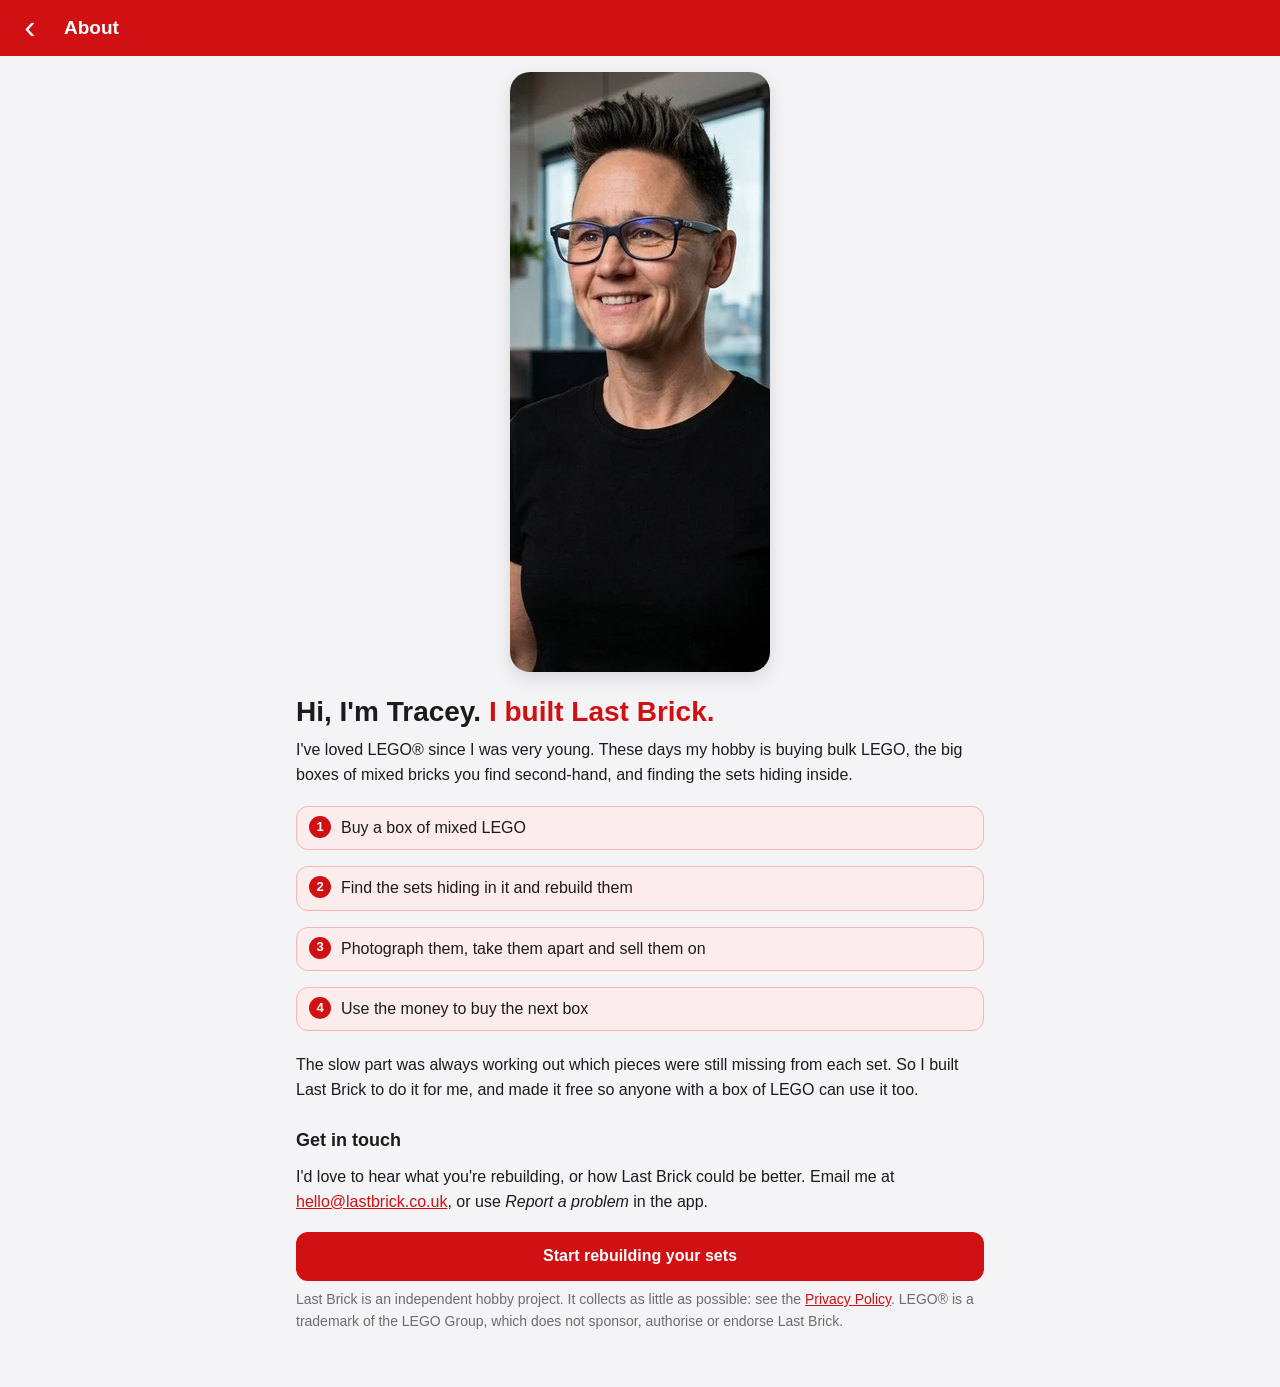
==== about.html @ 8b1d53d6 "1.11.3: About page (Tracey's story), linked from 'Built by Tracey', Settings and the welcome footer " ====
<!doctype html>
<html lang="en">
<head>
  <meta charset="utf-8">
  <meta name="viewport" content="width=device-width, initial-scale=1, viewport-fit=cover">
  <title>About – Last Brick</title>
  <meta name="description" content="Hi, I'm Tracey. I buy bulk LEGO®, find the sets hiding inside, rebuild them and sell them on. I built Last Brick to make that easier, and it's free for everyone.">
  <meta name="theme-color" content="#d01012">
  <link rel="icon" href="icons/icon.svg" type="image/svg+xml">
  <link rel="stylesheet" href="styles.css">
  <style>
    .about-photo { display: block; width: 100%; max-width: 260px; aspect-ratio: 4 / 5; object-fit: cover; border-radius: 20px; margin: 4px auto 18px; box-shadow: 0 6px 18px rgba(0,0,0,.12); }
    .about-hi { font-size: 28px; line-height: 1.15; margin: 0 0 10px; }
    .about-hi .accent { color: var(--brand); }
    .about-loop { list-style: none; padding: 0; margin: 14px 0 18px; display: grid; gap: 8px; }
    .about-loop li { position: relative; background: #fdecec; border: 1.5px solid #f5b5b5; border-radius: 12px; padding: 10px 12px 10px 44px; color: #1b1b1f; line-height: 1.4; }
    .about-loop li span { position: absolute; left: 12px; top: 9px; width: 22px; height: 22px; border-radius: 50%; background: var(--brand); color: #fff; font-weight: 800; font-size: 13px; display: grid; place-items: center; }
    .about-cta { margin: 18px 0 8px; }
  </style>
</head>
<body class="doc">
  <header class="topbar">
    <a class="back" href="./" aria-label="Back to Last Brick">‹</a>
    <h1>About</h1>
  </header>

  <main class="doc-body">
    <img class="about-photo" src="tracey.jpg" alt="Tracey, who built Last Brick" width="480" height="600">

    <h2 class="about-hi">Hi, I'm Tracey. <span class="accent">I built Last Brick.</span></h2>

    <p>I've loved LEGO® since I was very young. These days my hobby is buying bulk LEGO, the big boxes of mixed bricks you find second-hand, and finding the sets hiding inside.</p>

    <ol class="about-loop">
      <li><span>1</span>Buy a box of mixed LEGO</li>
      <li><span>2</span>Find the sets hiding in it and rebuild them</li>
      <li><span>3</span>Photograph them, take them apart and sell them on</li>
      <li><span>4</span>Use the money to buy the next box</li>
    </ol>

    <p>The slow part was always working out which pieces were still missing from each set. So I built Last Brick to do it for me, and made it free so anyone with a box of LEGO can use it too.</p>

    <h2>Get in touch</h2>
    <p>I'd love to hear what you're rebuilding, or how Last Brick could be better. Email me at <a href="mailto:hello@lastbrick.co.uk">hello@lastbrick.co.uk</a>, or use <i>Report a problem</i> in the app.</p>

    <p class="about-cta"><a class="btn primary block" href="./">Start rebuilding your sets</a></p>

    <p class="muted small">Last Brick is an independent hobby project. It collects as little as possible: see the <a href="privacy.html">Privacy Policy</a>. LEGO® is a trademark of the LEGO Group, which does not sponsor, authorise or endorse Last Brick.</p>
  </main>
</body>
</html>
---- styles.css ----
:root {
  --bg: #f4f4f6;
  --card: #ffffff;
  --text: #1b1b1f;
  --muted: #6b6b76;
  --line: #e2e2e8;
  --brand: #d01012;
  --brand-ink: #ffffff;
  --ok: #1f8a3a;
  --ok-bg: #e5f5e9;
  --miss: #c2410c;
  --miss-bg: #fff1e6;
  --chip: #ececf1;
  --shadow: 0 1px 3px rgba(0, 0, 0, .08), 0 1px 2px rgba(0, 0, 0, .04);
}
@media (prefers-color-scheme: dark) {
  :root {
    --bg: #121215;
    --card: #1d1d22;
    --text: #f1f1f4;
    --muted: #a0a0ab;
    --line: #2e2e36;
    --ok: #4ade80;
    --ok-bg: #11301b;
    --miss: #fb923c;
    --miss-bg: #3a2010;
    --chip: #2a2a31;
    --shadow: none;
  }
}

* { box-sizing: border-box; }
html, body { margin: 0; padding: 0; }
body {
  background: var(--bg);
  color: var(--text);
  font: 16px/1.4 -apple-system, BlinkMacSystemFont, "Segoe UI", Roboto, sans-serif;
  padding-top: calc(56px + env(safe-area-inset-top));
  padding-bottom: calc(68px + env(safe-area-inset-bottom));
  -webkit-tap-highlight-color: transparent;
}
img { display: block; }
button { font: inherit; color: inherit; cursor: pointer; }
input, select { font: inherit; }
.hidden { display: none !important; }

/* Top bar */
.topbar {
  position: fixed; top: 0; left: 0; right: 0; z-index: 10;
  display: flex; align-items: center; gap: 8px;
  height: calc(56px + env(safe-area-inset-top));
  padding: env(safe-area-inset-top) 12px 0;
  background: var(--brand); color: var(--brand-ink);
}
.topbar h1 { font-size: 19px; margin: 0; white-space: nowrap; overflow: hidden; text-overflow: ellipsis; }
.topbar .spacer { flex: 1; }
.topbar .topbtn {
  background: rgba(255,255,255,.18); border: 0; color: inherit; font-size: 20px;
  width: 42px; height: 42px; border-radius: 10px; flex: none;
}
.icon-btn {
  background: var(--chip); border: 0; border-radius: 10px; width: 42px; height: 42px; flex: none;
  font-size: 18px; align-self: flex-start;
}
.topbar .back {
  background: none; border: 0; color: inherit; font-size: 34px; line-height: 1;
  padding: 0 8px 4px 0;
}

/* Bottom tabs */
.tabs {
  position: fixed; bottom: 0; left: 0; right: 0; z-index: 10;
  display: grid; grid-template-columns: repeat(4, 1fr);
  background: var(--card); border-top: 1px solid var(--line);
  padding-bottom: env(safe-area-inset-bottom);
}
.tabs button {
  background: none; border: 0; padding: 8px 0 10px; font-size: 12px; color: var(--muted);
  display: flex; flex-direction: column; align-items: center; gap: 2px;
}
.tabs button .ico { font-size: 22px; filter: grayscale(1); opacity: .7; }
.tabs button.active { color: var(--brand); font-weight: 600; }
.tabs button.active .ico { filter: none; opacity: 1; }

main { padding: 12px 16px 24px; max-width: 900px; margin: 0 auto; }

/* Generic bits */
.card {
  background: var(--card); border-radius: 14px; box-shadow: var(--shadow);
  padding: 14px; margin-bottom: 12px;
}
.btn {
  display: inline-flex; align-items: center; justify-content: center; gap: 6px;
  border: 0; border-radius: 12px; padding: 12px 16px; font-weight: 600;
  background: var(--chip); color: var(--text); min-height: 46px;
}
.btn.primary { background: var(--brand); color: var(--brand-ink); }
.btn.danger { background: #b91c1c; color: #fff; }
.btn.ok { background: var(--ok); color: #fff; }
.btn.block { width: 100%; }
.btn.small { min-height: 36px; padding: 6px 12px; font-size: 14px; border-radius: 10px; }
.btn:disabled { opacity: .5; }
.row { display: flex; gap: 8px; align-items: center; }
.row > .grow { flex: 1; min-width: 0; }
.muted { color: var(--muted); }
.small { font-size: 14px; }
.center { text-align: center; }
h2 { font-size: 18px; margin: 4px 0 10px; }
p { margin: 6px 0; }
a { color: var(--brand); }

.field {
  width: 100%; padding: 12px; border-radius: 12px; border: 1px solid var(--line);
  background: var(--card); color: var(--text); font-size: 17px;
}
label.lbl { display: block; font-weight: 600; margin: 10px 0 6px; }

.empty { text-align: center; padding: 40px 16px; color: var(--muted); }
.empty .big { font-size: 48px; margin-bottom: 8px; }

/* Set list */
.set-card { display: flex; gap: 12px; align-items: center; cursor: pointer; }
.set-card img {
  width: 84px; height: 64px; object-fit: contain; background: #fff; border-radius: 8px; flex: none;
}
.set-card > .grow { flex: 1; min-width: 0; }
.set-card .name { font-weight: 600; line-height: 1.25; }
.progress { height: 8px; border-radius: 4px; background: var(--chip); overflow: hidden; margin-top: 6px; }
.progress > div { height: 100%; background: var(--ok); }
.badge {
  display: inline-block; padding: 2px 8px; border-radius: 999px; font-size: 13px; font-weight: 600;
}
.badge.miss { background: var(--miss-bg); color: var(--miss); }
.badge.swap { background: #e0ecff; color: #1d4ed8; }
@media (prefers-color-scheme: dark) { .badge.swap { background: #172554; color: #93c5fd; } }
.badge.ok { background: var(--ok-bg); color: var(--ok); }

/* Filters */
.seg {
  display: flex; background: var(--chip); border-radius: 12px; padding: 3px; margin-bottom: 10px;
}
.seg button {
  flex: 1; border: 0; background: none; padding: 8px 4px; border-radius: 9px; font-size: 14px; font-weight: 600;
  color: var(--muted);
}
.seg button.active { background: var(--card); color: var(--text); box-shadow: var(--shadow); }

.chips { display: flex; gap: 6px; overflow-x: auto; padding-bottom: 6px; margin-bottom: 6px; scrollbar-width: none; }
.chips::-webkit-scrollbar { display: none; }
.chip {
  flex: none; display: inline-flex; align-items: center; gap: 6px;
  border: 1px solid var(--line); background: var(--card); border-radius: 999px; padding: 6px 10px; font-size: 13px;
}
.chip.active { border-color: var(--brand); box-shadow: inset 0 0 0 1px var(--brand); }
.swatch {
  display: inline-block; width: 14px; height: 14px; border-radius: 4px; border: 1px solid rgba(0,0,0,.25); flex: none;
}

/* Part grid */
.grid { display: grid; grid-template-columns: repeat(auto-fill, minmax(150px, 1fr)); gap: 10px; }
.part {
  background: var(--card); border-radius: 14px; box-shadow: var(--shadow); overflow: hidden;
  display: flex; flex-direction: column; border: 2px solid transparent;
}
.part.missing { border-color: var(--miss); }
.part.done { opacity: .7; }
.part .pic {
  position: relative; background: #fff; aspect-ratio: 1 / 1; display: flex; align-items: center; justify-content: center;
}
.part .pic img { width: 88%; height: 88%; object-fit: contain; }
.part .pic .noimg { color: #999; font-size: 13px; }
.part .tick {
  position: absolute; top: 6px; right: 6px; width: 30px; height: 30px; border-radius: 50%;
  background: var(--ok); color: #fff; display: flex; align-items: center; justify-content: center; font-weight: 700;
}
.part .need-tag {
  position: absolute; top: 6px; left: 6px; background: var(--miss); color: #fff; font-weight: 700;
  border-radius: 999px; padding: 2px 9px; font-size: 14px;
}
.part .info { padding: 8px 10px 4px; font-size: 13px; flex: 1; }
.part .info .pname { font-weight: 600; line-height: 1.2; display: -webkit-box; -webkit-line-clamp: 2; -webkit-box-orient: vertical; overflow: hidden; }
.part .info .meta { color: var(--muted); margin-top: 3px; display: flex; align-items: center; gap: 5px; flex-wrap: wrap; }
.counter { display: flex; align-items: center; justify-content: space-between; padding: 6px 8px 8px; gap: 4px; }
.counter button {
  width: 42px; height: 40px; border-radius: 10px; border: 0; background: var(--chip); font-size: 22px; font-weight: 700;
}
.counter .count { font-weight: 700; font-size: 16px; text-align: center; flex: 1; }
.counter .count .of { color: var(--muted); font-weight: 500; }

.grid.compact { grid-template-columns: repeat(auto-fill, minmax(96px, 1fr)); gap: 8px; }
.grid.compact .part { cursor: pointer; }
.grid.compact .info { padding: 4px 6px 6px; font-size: 11px; }
.grid.compact .need-tag { font-size: 12px; padding: 1px 7px; top: 4px; left: 4px; }

/* Looking-for list */
.need-item { display: flex; gap: 12px; padding: 12px; }
.need-item .pic {
  width: 104px; height: 104px; flex: none; background: #fff; border-radius: 10px;
  display: flex; align-items: center; justify-content: center;
}
.need-item .pic img { width: 92%; height: 92%; object-fit: contain; }
.need-item .body { flex: 1; min-width: 0; }
.need-item .pname { font-weight: 600; line-height: 1.25; }
.need-item .meta { color: var(--muted); font-size: 14px; display: flex; align-items: center; gap: 6px; flex-wrap: wrap; margin: 3px 0 6px; }
.for-set {
  display: flex; align-items: center; justify-content: space-between; gap: 8px;
  border-top: 1px solid var(--line); padding-top: 6px; margin-top: 6px; font-size: 14px;
}
.for-set .sname { min-width: 0; overflow: hidden; text-overflow: ellipsis; white-space: nowrap; }

/* Scan */
.spinner {
  width: 40px; height: 40px; border-radius: 50%; border: 4px solid var(--chip); border-top-color: var(--brand);
  animation: spin 0.9s linear infinite; margin: 20px auto;
}
@keyframes spin { to { transform: rotate(360deg); } }

.thumb {
  width: 56px; height: 56px; background: #fff; border-radius: 8px; flex: none;
  display: flex; align-items: center; justify-content: center; overflow: hidden;
}
.thumb img { width: 90%; height: 90%; object-fit: contain; }
.thumb .noimg { font-size: 10px; }

/* Toast */
.toast {
  position: fixed; left: 16px; right: 16px; bottom: calc(80px + env(safe-area-inset-bottom)); z-index: 30;
  background: #222; color: #fff; padding: 12px 14px; border-radius: 12px; display: flex; align-items: center; gap: 12px;
  max-width: 560px; margin: 0 auto; box-shadow: 0 6px 20px rgba(0,0,0,.25);
}
.toast .grow { flex: 1; }
.toast button { background: none; border: 0; color: #ffb4b4; font-weight: 700; padding: 4px 6px; }

/* Bottom sheet */
.sheet {
  position: fixed; inset: 0; z-index: 40; background: rgba(0,0,0,.45);
  display: flex; align-items: flex-end; justify-content: center;
}
.sheet .panel {
  background: var(--bg); width: 100%; max-width: 640px; max-height: 88vh; overflow: auto;
  border-radius: 18px 18px 0 0; padding: 16px 16px calc(16px + env(safe-area-inset-bottom));
}
.sheet .big-pic { background: #fff; border-radius: 12px; display: flex; justify-content: center; padding: 10px; }
.sheet .big-pic img { width: 70%; max-width: 280px; aspect-ratio: 1/1; object-fit: contain; }

/* Values & swaps */
.value { color: var(--text); }
.value-btn { margin-top: 8px; }
.swap-box { border: 2px solid #1d4ed8; }
.swap-box h2 { font-size: 16px; }
a.btn { text-decoration: none; }

/* Sign-up agreement */
.agree { display: flex; gap: 10px; align-items: flex-start; margin-top: 12px; padding: 8px; border-radius: 10px; }
.agree input { width: 22px; height: 22px; flex: none; margin: 1px 0 0; accent-color: var(--brand); }
.agree.need { background: var(--miss-bg); }

/* Privacy policy & terms pages */
body.doc { padding-bottom: calc(24px + env(safe-area-inset-bottom)); }
.topbar a.back { color: inherit; text-decoration: none; }
.doc-body { max-width: 720px; line-height: 1.55; }
.doc-body h2 { margin-top: 24px; }
.doc-body ul { padding-left: 22px; }
.doc-body li { margin: 4px 0; }

/* Collapsible settings section */
details.advanced summary { cursor: pointer; font-weight: 600; padding: 4px 0; }
details.advanced[open] summary { margin-bottom: 8px; }

/* Welcome page */
.hero { text-align: center; padding: 34px 4px 4px; }
.hero-art { width: min(280px, 76%); height: auto; display: block; margin: 4px auto 6px; color: var(--muted); overflow: visible; }
.hero-title { font-size: 26px; line-height: 1.2; margin: 6px 0 8px; letter-spacing: -0.01em; }
.hero-sub { color: var(--muted); max-width: 30em; margin: 0 auto 18px; }
.hero-cta { font-size: 18px; min-height: 54px; box-shadow: 0 4px 14px rgba(208, 16, 18, .25); }
.hero-login { margin: 14px 0 6px; }
.hero-login a { font-weight: 600; }
.steps-title { font-size: 13px; text-transform: uppercase; letter-spacing: .08em; color: var(--muted); margin: 26px 2px 10px; }

/* How it works: swipeable cards on phones, side by side on wider screens */
.steps {
  list-style: none; margin: 0 -16px; padding: 4px 16px 10px; display: flex; gap: 12px;
  overflow-x: auto; scroll-snap-type: x mandatory; scroll-padding: 0 16px; scrollbar-width: none;
}
.steps::-webkit-scrollbar { display: none; }
.steps li {
  flex: 0 0 82%; scroll-snap-align: start; position: relative;
  background: var(--card); border-radius: 18px; box-shadow: var(--shadow); padding: 18px 18px 20px;
}
.step-n { display: block; font-size: 30px; font-weight: 800; color: var(--brand); opacity: .4; letter-spacing: -0.02em; margin-bottom: 4px; }
.steps b { display: block; font-size: 20px; margin-bottom: 6px; }
.step-text { color: var(--muted); font-size: 15px; display: block; padding-right: 8px; }
.step-ico { position: absolute; top: 14px; right: 16px; font-size: 38px; }
.step-dots { display: flex; justify-content: center; gap: 6px; margin-top: 4px; }
.step-dots span { width: 7px; height: 7px; border-radius: 50%; background: var(--line); transition: width .2s, background .2s; }
.step-dots span.on { width: 20px; border-radius: 4px; background: var(--brand); }
@media (min-width: 700px) {
  .steps { overflow: visible; margin: 0; padding: 4px 0 10px; }
  .steps li { flex: 1 1 0; }
  .step-dots { display: none; }
}

.hero-title .accent { color: var(--brand); }

/* Welcome page header: white, with logo and two-colour name */
/* The red strip stays behind the iPhone status bar (its text is white when installed). */
body.welcome .topbar {
  background: linear-gradient(to bottom, var(--brand) env(safe-area-inset-top), var(--card) env(safe-area-inset-top));
  color: var(--text); border-bottom: 1px solid var(--line);
}
.topbar h1 { display: flex; align-items: center; gap: 8px; }
.logo-mark { width: 40px; height: 22px; flex: none; }
.wordmark { font-weight: 800; letter-spacing: -0.01em; }
.wordmark .brick { color: var(--brand); }

.welcome-foot { text-align: center; margin-top: 22px; }
.welcome-foot p { font-size: 12px; margin-top: 6px; }

/* Hero animation: the red brick drops onto the stack, then impact marks flick out */
.lb-drop { animation: lb-drop .85s cubic-bezier(.45, 0, .7, 1) .4s both; }
.lb-speed { animation: lb-fade .25s linear 1.15s both; }
.lb-impact { opacity: 0; animation: lb-impact .6s ease-out 1.2s both; }
@keyframes lb-drop {
  0% { transform: translateY(-190px); opacity: 0; }
  20% { opacity: 1; }
  82% { transform: translateY(0); }
  90% { transform: translateY(-6px); }
  100% { transform: translateY(0); opacity: 1; }
}
@keyframes lb-fade { to { opacity: 0; } }
@keyframes lb-impact { 0% { opacity: 0; } 30% { opacity: 1; } 100% { opacity: 0; } }
@media (prefers-reduced-motion: reduce) {
  .lb-drop, .lb-speed, .lb-impact { animation: none; }
  .lb-speed, .lb-impact { opacity: 0; }
}

/* Search box: ✕ to clear, Cancel while typing */
.search { display: flex; align-items: center; gap: 8px; margin-bottom: 12px; }
.search-field { position: relative; flex: 1; min-width: 0; }
.search-field .field { padding-right: 44px; -webkit-appearance: none; appearance: none; }
.search-field input::-webkit-search-cancel-button { -webkit-appearance: none; display: none; }
.search-clear {
  position: absolute; right: 6px; top: 50%; transform: translateY(-50%);
  width: 32px; height: 32px; border-radius: 50%; border: 0;
  background: var(--chip); color: var(--muted); font-size: 14px; font-weight: 700;
  display: none; align-items: center; justify-content: center;
}
.search.has-text .search-clear { display: flex; }
.search-cancel { display: none; border: 0; background: none; color: var(--brand); font-weight: 600; padding: 8px 2px; flex: none; }
.search:focus-within .search-cancel { display: block; }

/* My sets: toolbar, grid and compact views */
.sets-toolbar { display: flex; align-items: center; gap: 10px; margin-bottom: 10px; }
.sort-select { flex: 1; min-width: 0; display: flex; align-items: center; gap: 8px; background: var(--card); border: 1px solid var(--line); border-radius: 12px; padding: 0 10px; }
.sort-select select { flex: 1; min-width: 0; border: 0; background: transparent; color: var(--text); font-weight: 600; font-size: 15px; padding: 11px 0; }
.view-toggle { display: flex; background: var(--chip); border-radius: 12px; padding: 3px; flex: none; }
.view-toggle button { border: 0; background: none; width: 40px; height: 38px; border-radius: 9px; font-size: 18px; color: var(--muted); }
.view-toggle button.active { background: var(--card); color: var(--text); box-shadow: var(--shadow); }

.set-grid { display: grid; grid-template-columns: repeat(auto-fill, minmax(150px, 1fr)); gap: 12px; }
.set-tile { background: var(--card); border-radius: 14px; box-shadow: var(--shadow); overflow: hidden; cursor: pointer; display: flex; flex-direction: column; }
.tile-pic { position: relative; background: #fff; aspect-ratio: 4 / 3; display: flex; align-items: center; justify-content: center; }
.tile-pic img { width: 90%; height: 90%; object-fit: contain; }
.no-pic { font-size: 36px; opacity: .5; }
.tile-tag { position: absolute; left: 6px; bottom: 6px; border-radius: 999px; padding: 2px 9px; font-size: 12px; font-weight: 700; color: #fff; }
.tile-tag.miss { background: var(--miss); }
.tile-tag.ok { background: var(--ok); }
.tile-body { padding: 8px 10px 10px; }
.tile-name { font-weight: 600; line-height: 1.25; display: -webkit-box; -webkit-line-clamp: 2; -webkit-box-orient: vertical; overflow: hidden; }
.tile-body .progress { margin-top: 6px; height: 6px; }
.tile-meta { display: flex; align-items: center; justify-content: space-between; gap: 6px; margin-top: 6px; font-size: 13px; }

.compact-list { padding: 4px 12px; }
.compact-row { display: flex; align-items: center; gap: 10px; padding: 8px 0; border-bottom: 1px solid var(--line); cursor: pointer; }
.compact-row:last-child { border-bottom: 0; }
.compact-pic { width: 44px; height: 34px; object-fit: contain; background: #fff; border-radius: 6px; flex: none; display: flex; align-items: center; justify-content: center; font-size: 18px; }
.compact-name { font-weight: 600; white-space: nowrap; overflow: hidden; text-overflow: ellipsis; }
.compact-row .badge { white-space: nowrap; flex: none; }
.compact-row > .grow { flex: 1; min-width: 0; }

/* Sets tab: small colourful brick stack (greyed out like the other icons when not selected) */
.tab-bricks { width: 28px; height: 24px; display: block; }
.tabs button .ico { height: 28px; display: flex; align-items: center; justify-content: center; }

/* Set page: list and checklist views, group headings */
.part-group { display: flex; align-items: center; gap: 8px; font-size: 15px; margin: 16px 2px 8px; }
.part-list { padding: 2px 12px; }
.prow, .crow { display: flex; align-items: center; gap: 12px; padding: 10px 0; border-bottom: 1px solid var(--line); }
.prow:last-child, .crow:last-child { border-bottom: 0; }
.prow .pname { font-weight: 600; line-height: 1.25; font-size: 15px; }
.prow .meta, .crow .meta { color: var(--muted); font-size: 13px; display: flex; align-items: center; gap: 5px; flex-wrap: wrap; margin: 2px 0 4px; }
.prow-pic { position: relative; width: 72px; height: 72px; flex: none; background: #fff; border-radius: 10px; display: flex; align-items: center; justify-content: center; cursor: pointer; border: 2px solid transparent; }
.prow.missing .prow-pic { border-color: var(--miss); }
.prow-pic img { width: 88%; height: 88%; object-fit: contain; }
.counter.vertical { flex-direction: column; padding: 0; gap: 2px; flex: none; }
.counter.vertical button { width: 40px; height: 34px; font-size: 20px; }
.counter.vertical .count { font-size: 14px; }
.crow { gap: 10px; padding: 8px 0; }
.crow-pic { width: 44px; height: 44px; flex: none; background: #fff; border-radius: 8px; display: flex; align-items: center; justify-content: center; }
.crow-pic img { width: 88%; height: 88%; object-fit: contain; }
.crow-name { font-weight: 600; font-size: 14px; white-space: nowrap; overflow: hidden; text-overflow: ellipsis; }
.check-btn {
  flex: none; min-width: 44px; height: 44px; padding: 0 8px; border-radius: 12px;
  border: 2px solid var(--line); background: var(--card); font-weight: 700; font-size: 15px; color: var(--text);
}
.check-btn.on { background: var(--ok); border-color: var(--ok); color: #fff; }
.check-btn.single { width: 44px; font-size: 20px; }
.prow > .grow, .crow > .grow { flex: 1; min-width: 0; }

/* List & checklist: each row is a card like the grid tiles — red outline while
   still needed, gently faded once found. */
.part-list { padding: 0; display: grid; gap: 8px; }
.prow, .crow {
  background: var(--card); border-radius: 14px; box-shadow: var(--shadow);
  border: 2px solid transparent; padding: 10px 12px;
}
.prow:last-child, .crow:last-child { border-bottom: 2px solid transparent; }
.prow.missing, .crow.missing { border-color: var(--miss); }
.prow.done, .crow.done { opacity: .7; }
.prow.missing .prow-pic { border-color: transparent; }

/* Scan page (styled like the welcome page) */
.scan-art { width: min(240px, 66%); height: auto; display: block; margin: 0 auto 4px; overflow: hidden; }
.scan-line { animation: scan-sweep 2.4s ease-in-out .3s infinite alternate; }
@keyframes scan-sweep { from { transform: translateY(24px); } to { transform: translateY(108px); } }
.scan-start { padding-top: 14px; }
.tips { display: grid; grid-template-columns: 1fr 1fr; gap: 10px; }
.tip { background: var(--card); border-radius: 16px; box-shadow: var(--shadow); padding: 14px; display: flex; flex-direction: column; gap: 2px; }
.tip-ico { font-size: 26px; margin-bottom: 4px; }
.tip b { font-size: 15px; }
.tip span:last-child { color: var(--muted); font-size: 13px; line-height: 1.35; }

.scan-shot { position: relative; border-radius: 18px; overflow: hidden; background: #000; margin-bottom: 14px; box-shadow: var(--shadow); }
.scan-shot img { display: block; width: 100%; max-height: 300px; object-fit: contain; }
.vf { position: absolute; width: 28px; height: 28px; border: 4px solid #fff; opacity: .9; }
.vf.tl { top: 12px; left: 12px; border-right: 0; border-bottom: 0; border-radius: 8px 0 0 0; }
.vf.tr { top: 12px; right: 12px; border-left: 0; border-bottom: 0; border-radius: 0 8px 0 0; }
.vf.br { bottom: 12px; right: 12px; border-left: 0; border-top: 0; border-radius: 0 0 8px 0; }
.vf.bl { bottom: 12px; left: 12px; border-right: 0; border-top: 0; border-radius: 0 0 0 8px; }
.shot-line { position: absolute; left: 8%; right: 8%; height: 3px; border-radius: 2px; background: var(--brand); box-shadow: 0 0 18px 6px rgba(208, 16, 18, .45); animation: shot-sweep 1.6s ease-in-out infinite alternate; }
@keyframes shot-sweep { from { top: 10%; } to { top: 88%; } }
.scan-status { color: var(--muted); font-weight: 600; }

.verdict-card { display: flex; gap: 12px; align-items: flex-start; border-radius: 16px; padding: 14px 16px; margin-bottom: 12px; background: var(--card); box-shadow: var(--shadow); border: 2px solid var(--line); }
.verdict-card.yes { border-color: var(--ok); background: var(--ok-bg); }
.verdict-ico { font-size: 26px; line-height: 1; }
.verdict-card b { display: block; font-size: 17px; margin-bottom: 2px; }
.verdict-card.yes b { color: var(--ok); }
.verdict-card span:not(.verdict-ico) { color: var(--muted); font-size: 14px; }

.match-card { background: var(--card); border-radius: 18px; box-shadow: var(--shadow); padding: 14px; margin-bottom: 12px; border: 2px solid transparent; }
.match-card.hit { border-color: var(--ok); }
.match-head { display: flex; gap: 12px; align-items: center; }
.match-pic { width: 76px; height: 76px; flex: none; background: #fff; border-radius: 12px; display: flex; align-items: center; justify-content: center; }
.match-pic img { width: 90%; height: 90%; object-fit: contain; }
.match-chip { display: inline-block; font-size: 12px; font-weight: 700; color: var(--brand); background: var(--miss-bg); border-radius: 999px; padding: 2px 9px; margin-bottom: 4px; }
.match-name { font-weight: 700; line-height: 1.25; }
.match-sets-title { font-size: 12px; text-transform: uppercase; letter-spacing: .08em; color: var(--muted); margin: 14px 0 4px; }
.match-set { display: flex; align-items: center; gap: 10px; border-top: 1px solid var(--line); padding-top: 10px; margin-top: 10px; }
.scan-again { margin-top: 6px; }
@media (prefers-reduced-motion: reduce) { .scan-line, .shot-line { animation: none; } }

/* Looking for */
.lf-head { text-align: center; padding: 10px 4px 6px; }
.lf-title { font-size: 26px; line-height: 1.2; margin: 4px 0 14px; letter-spacing: -0.01em; }
.lf-title .accent { color: var(--brand); }
.filter-btn { flex: none; display: inline-flex; align-items: center; gap: 6px; height: 44px; padding: 0 12px; border-radius: 12px; border: 1px solid var(--line); background: var(--card); color: var(--text); font-weight: 600; font-size: 15px; }
.filter-btn svg { width: 18px; height: 18px; }
.filter-btn.on { border-color: var(--brand); color: var(--brand); box-shadow: inset 0 0 0 1px var(--brand); }
.active-filters { display: flex; flex-wrap: wrap; align-items: center; gap: 8px; margin: 2px 0 10px; }
.pill { display: inline-flex; align-items: center; gap: 6px; border: 1px solid var(--brand); color: var(--brand); background: var(--miss-bg); border-radius: 999px; padding: 5px 11px; font-size: 14px; font-weight: 600; }
.lf-row { align-items: flex-start; }
.lf-row .prow-pic { cursor: pointer; }
.lf-set { display: flex; align-items: center; justify-content: space-between; gap: 8px; border-top: 1px solid var(--line); padding-top: 8px; margin-top: 8px; font-size: 14px; }
.lf-set .sname { min-width: 0; overflow: hidden; text-overflow: ellipsis; white-space: nowrap; }
.crow[data-sheet], .part[data-sheet] { cursor: pointer; }

/* Filter panel */
.filter-sheet h2 { margin: 0; }
.link-btn { border: 0; background: none; color: var(--brand); font-weight: 600; padding: 6px 0; }
.filter-grid { display: grid; grid-template-columns: 1fr 1fr; gap: 8px; margin-bottom: 6px; }
.fchip { display: flex; align-items: center; gap: 8px; text-align: left; border: 1px solid var(--line); background: var(--card); color: var(--text); border-radius: 12px; padding: 10px 10px; font-size: 14px; min-height: 44px; }
.fchip span:not(.swatch) { flex: 1; min-width: 0; overflow: hidden; text-overflow: ellipsis; white-space: nowrap; }
.lf-toolbar .sort-select > span { display: none; }
.lf-toolbar .filter-btn { padding: 0 10px; }
.fchip em { font-style: normal; color: var(--muted); font-size: 13px; }
.fchip.on { border-color: var(--brand); box-shadow: inset 0 0 0 1px var(--brand); background: var(--miss-bg); }
.filter-sheet .btn.primary { margin-top: 14px; }

/* Empty screens */
.empty-brick { width: 110px; height: auto; display: block; margin: 0 auto 10px; }
.empty b { color: var(--text); font-size: 17px; }

/* Bottom menu icons drawn in the same style as the Sets brick */
.tab-svg { width: 28px; height: 26px; display: block; }
.fcount { background: var(--brand); color: #fff; border-radius: 999px; min-width: 20px; height: 20px; font-size: 12px; display: inline-flex; align-items: center; justify-content: center; padding: 0 5px; }
.lf-toolbar { gap: 8px; }
.lf-toolbar .view-toggle button { width: 36px; }
.lf-toolbar .sort-select select { font-size: 14px; }
@media (max-width: 400px) {
  .lf-toolbar { flex-wrap: wrap; }
  .lf-toolbar .sort-select { flex: 1 1 100%; }
  .lf-toolbar .sort-select > span { display: inline; }
  .lf-toolbar .filter-btn { flex: 1; justify-content: center; }
}

/* Enlarged piece panel */
.piece-sheet h2 { margin: 14px 0 4px; }
.piece-sheet .meta { display: flex; align-items: center; gap: 6px; }
.piece-sheet .big-pic { border: 3px solid transparent; }
.piece-sheet .big-pic.missing { border-color: var(--miss); }
.piece-sheet .big-pic img { width: 82%; max-width: 340px; }
.counter.big { justify-content: center; gap: 18px; padding: 6px 0 4px; }
.counter.big button { width: 60px; height: 54px; font-size: 28px; border-radius: 14px; }
.counter.big .count { flex: none; font-size: 22px; min-width: 110px; }
.crow .grow[data-act] { cursor: pointer; }

/* Compact view: small − count + */
.mini-counter { display: flex; align-items: center; gap: 4px; flex: none; }
.mini-counter button { width: 34px; height: 34px; border-radius: 10px; border: 0; background: var(--chip); font-size: 19px; font-weight: 700; color: var(--text); }
.mini-counter .count { min-width: 40px; text-align: center; font-weight: 700; font-size: 14px; }
.mini-counter .count.done { color: var(--ok); }
.mini-counter .count .of { color: var(--muted); font-weight: 500; }

/* ---------- Minifigures ---------- */
.collection-switch button { display: inline-flex; align-items: center; justify-content: center; gap: 6px; font-weight: 600; }
.collection-switch em { font-style: normal; font-size: 12px; background: var(--chip); color: var(--muted); border-radius: 999px; padding: 1px 7px; }
.collection-switch button.active em { background: var(--brand); color: #fff; }
.fig-ico { width: 18px; height: 18px; flex: none; }
.fig-hero { padding-top: 14px; }
.fig-art { width: 92px; height: auto; display: block; margin: 0 auto 4px; }
.fig-search { display: flex; gap: 8px; }
.fig-search .field { flex: 1; min-width: 0; }
.scan-opts { display: grid; grid-template-columns: 1fr 1fr; gap: 10px; margin: 12px 0 6px; }
.scan-opt {
  border: 2px solid var(--line); background: var(--card); color: var(--text); border-radius: 16px; padding: 14px 10px;
  display: flex; flex-direction: column; align-items: center; gap: 3px; box-shadow: var(--shadow); text-align: center; font: inherit;
}
.scan-opt:active { border-color: var(--brand); }
.scan-opt .opt-ico { font-size: 26px; line-height: 1; height: 30px; display: flex; align-items: center; }
.scan-opt .opt-ico .fig-ico { width: 30px; height: 30px; }
.scan-opt span:not(.opt-ico) { color: var(--muted); font-size: 13px; }
#figOut { scroll-margin-top: 70px; margin-top: 8px; }
.small-shot img { max-height: 200px; }
.match-card.guess { width: 100%; text-align: left; font: inherit; color: inherit; cursor: pointer; }
.match-card.guess:active { border-color: var(--brand); }
.chev { font-size: 28px; color: var(--muted); }
.picked-part { display: flex; gap: 12px; align-items: center; background: var(--card); border-radius: 14px; padding: 10px; box-shadow: var(--shadow); margin-top: 6px; }
.colour-pick { display: grid; grid-template-columns: repeat(auto-fill, minmax(100px, 1fr)); gap: 10px; }
.colour-opt { border: 2px solid var(--line); background: var(--card); color: var(--text); border-radius: 14px; padding: 8px; display: flex; flex-direction: column; align-items: center; gap: 6px; font: inherit; font-size: 13px; }
.colour-opt img { width: 70px; height: 70px; object-fit: contain; background: #fff; border-radius: 8px; }
.colour-opt span { display: flex; align-items: center; gap: 5px; text-align: center; }
.colour-opt:active { border-color: var(--brand); }
#figFilter { margin-bottom: 12px; }
.fig-grid .tile-pic { aspect-ratio: 1 / 1; }
.fig-sets .for-set .thumb { font-size: 22px; }
.fig-preview h2 { margin: 12px 0 2px; }
.fig-preview .big-pic img { width: 50%; max-width: 200px; }
.fig-parts { display: grid; grid-template-columns: 1fr 1fr; gap: 8px; }
.fig-part { display: flex; gap: 8px; align-items: center; background: var(--chip); border-radius: 12px; padding: 6px; border: 2px solid transparent; }
.fig-part.scanned { border-color: var(--ok); }
.fig-part .small b { display: -webkit-box; -webkit-line-clamp: 2; -webkit-box-orient: vertical; overflow: hidden; }
.fig-part .small.muted { display: flex; align-items: center; gap: 4px; }
.fig-part .badge { white-space: nowrap; font-size: 11px; margin-top: 2px; }
.fig-sets.done { border: 2px solid var(--ok); background: var(--ok-bg); }
.fig-sets.done h2 { color: var(--ok); }
.fig-sets [data-open-set] { cursor: pointer; }
.fig-sets .yours { color: var(--ok); font-weight: 600; }
.set-figs h2 { display: flex; align-items: center; gap: 6px; flex-wrap: wrap; }
.set-figs h2 .muted { font-weight: 500; margin-left: auto; }
.set-fig-grid { display: grid; grid-template-columns: repeat(auto-fill, minmax(96px, 1fr)); gap: 8px; }
.set-fig {
  border: 2px solid var(--line); background: var(--card); color: var(--text); border-radius: 12px; padding: 6px;
  display: flex; flex-direction: column; align-items: center; gap: 4px; font: inherit; text-align: center;
}
.set-fig.done { border-color: var(--ok); }
.sf-pic { position: relative; width: 100%; aspect-ratio: 1 / 1; background: #fff; border-radius: 8px; display: flex; align-items: center; justify-content: center; font-size: 30px; }
.sf-pic img { width: 88%; height: 88%; object-fit: contain; }
.sf-pic em { position: absolute; top: 4px; right: 4px; font-style: normal; font-size: 12px; font-weight: 700; background: var(--text); color: var(--card); border-radius: 999px; padding: 1px 6px; }
.sf-name { font-size: 12px; line-height: 1.25; display: -webkit-box; -webkit-line-clamp: 2; -webkit-box-orient: vertical; overflow: hidden; }
.set-fig .badge { font-size: 11px; }
.fig-part.need { border-color: var(--miss); }
.fig-part[data-part] { cursor: pointer; }
.fig-sets .for-set .btn { white-space: nowrap; flex: none; }
.acc-tag { font-size: 11px; font-weight: 600; background: var(--chip); color: var(--muted); border-radius: 999px; padding: 1px 7px; }
.acc-offer { border: 2px solid var(--brand); }
.acc-thumbs { display: flex; flex-wrap: wrap; gap: 6px; margin: 4px 0 12px; }
.acc-thumbs .thumb { width: 48px; height: 48px; }
.fig-count { display: flex; align-items: center; gap: 8px; flex-wrap: wrap; margin-top: 8px; }
.fig-count .mini-counter .count { min-width: 24px; text-align: center; font-weight: 700; font-size: 17px; }
.fig-hint { border: 2px solid var(--brand); }
.fig-hint.owned { border-color: var(--ok); background: var(--ok-bg); }
.fig-hint h2 { font-size: 17px; line-height: 1.3; }
.hint-figs { display: flex; flex-wrap: wrap; align-items: center; gap: 6px; margin: 6px 0 12px; }
.hint-figs .thumb { width: 52px; height: 52px; }
.hint-figs .thumb img { width: 90%; height: 90%; object-fit: contain; }
.hint-figs .no-pic { font-size: 24px; }
.hint-arrow { font-size: 20px; color: var(--muted); font-weight: 700; }
.loose-figs { display: flex; align-items: center; justify-content: space-between; gap: 8px; background: var(--ok-bg); border-radius: 12px; padding: 8px 10px; margin-bottom: 10px; font-size: 14px; }
.loose-figs .btn { flex: none; }
.colour-opt em { font-style: normal; font-size: 12px; }
.scan-ico { width: 30px; height: 28px; display: block; overflow: visible; }
.scan-ico.big { width: 46px; height: 42px; }
.scan-ico.btn-ico { display: inline-block; width: 26px; height: 24px; vertical-align: -6px; margin-right: 4px; }
.scan-opt .opt-ico { height: 46px; }
.scan-opt .opt-ico .scan-ico { width: 50px; height: 46px; }
.step-svg { width: 48px; height: 48px; display: block; }
/* Scan line moving up and down over the minifigure scan icons */
.ico-scan-line { animation: ico-scan 1.8s ease-in-out infinite alternate; }
@keyframes ico-scan { from { transform: translateY(-8.5px); } to { transform: translateY(8.5px); } }
@media (prefers-reduced-motion: reduce) { .ico-scan-line { animation: none; } }
/* ✕ in the top corner of a panel, staying put while the panel scrolls */
.sheet-x {
  position: sticky; top: 0; float: right; z-index: 2; margin: -4px -4px 0 8px;
  width: 38px; height: 38px; border-radius: 50%; border: 0; font-size: 17px; font-weight: 700;
  background: var(--chip); color: var(--text); box-shadow: var(--shadow);
}
/* The two minifigure scan lines move out of step with each other */
#scanPiece .ico-scan-line { animation-delay: -.9s; animation-duration: 2.3s; }
/* Rows never grow wider than the screen: long names shorten with "…" or wrap */
.part-list { grid-template-columns: minmax(0, 1fr); }
.prow, .crow { min-width: 0; }
.lf-set { min-width: 0; }
.lf-set .sname { flex: 1; }
.lf-set .btn { flex: none; }
.crow-name, .prow .pname { overflow-wrap: anywhere; }

/* Tip cards (welcome, Scan, Add a minifigure): soft red so they stand out */
.steps li { background: #fdecec; border: 2px solid #f5b5b5; box-shadow: none; }
.steps .step-n { color: #d01012; opacity: .55; }
.steps .step-text { color: var(--text); opacity: .75; }
@media (prefers-color-scheme: dark) {
  .steps li { background: #341616; border-color: #6a2525; }
  .steps .step-n { color: #ff6b66; opacity: .8; }
}
/* Sign-up panel shown when adding a second set or minifigure without an account */
.gate { text-align: center; }
.gate-art { width: 150px; height: auto; display: block; margin: 4px auto 6px; }
.gate h2 { margin: 6px 0; }
.gate-card { text-align: left; margin-top: 14px; }
.gate-card h2 { display: none; }
.gate-card > p.small:first-of-type { display: none; }
.gate-card .row { flex-direction: row-reverse; }
.gate-card #registerBtn { background: var(--brand); color: var(--brand-ink); }
.gate-card #loginBtn { background: var(--chip); color: var(--text); }
/* Report a problem */
.report textarea.field { resize: vertical; min-height: 96px; font: inherit; }
.report .agree { margin: 10px 0 4px; }
.rep-details { margin: 12px 0; }
.rep-details ul { padding-left: 18px; margin: 6px 0 0; word-break: break-word; }
.report-link { margin: 6px 0 10px; }
.report-link .link-btn { color: var(--muted); font-weight: 600; font-size: 14px; }
/* "Not here? Scan the torso" after a whole-figure scan */
.torso-tip { display: flex; gap: 10px; align-items: center; flex-wrap: nowrap; background: var(--card); border: 2px dashed var(--line); border-radius: 16px; padding: 12px 14px; margin: 16px 0 10px; }
.torso-tip b { display: block; font-size: 16px; }
.torso-tip span:not(.torso-ico) { color: var(--muted); font-size: 14px; }
.torso-svg { width: 46px; height: 44px; display: block; }
.torso-tip .btn { flex: none; }
/* Scan again buttons right under the photo on Add a minifigure */
.rescan-row { display: flex; gap: 8px; margin: -4px 0 10px; }
.rescan-row .btn { flex: 1; display: inline-flex; align-items: center; justify-content: center; gap: 4px; }
.rescan-row .scan-ico.btn-ico { width: 24px; height: 22px; margin-right: 2px; vertical-align: middle; }
/* "In King's Castle: you have this set" on minifigure matches */
.coll-tag { margin-top: 6px; font-size: 12px; font-weight: 700; border-radius: 8px; padding: 4px 7px; line-height: 1.3; }
.coll-tag.set { background: var(--ok-bg); color: var(--ok); }
.coll-tag.fig { background: #e2effc; color: #1d5ea3; }
@media (prefers-color-scheme: dark) { .coll-tag.fig { background: #0f2438; color: #6fb0f0; } }
.coll-note { color: var(--ok); font-weight: 600; margin: 0 0 10px; }
/* Stats page */
.stat-grid { display: grid; grid-template-columns: repeat(2, minmax(0, 1fr)); gap: 10px; margin-bottom: 12px; }
.stat-tile { background: var(--card); border-radius: 14px; box-shadow: var(--shadow); padding: 12px 14px; display: flex; flex-direction: column; gap: 2px; min-width: 0; }
.stat-tile b { font-size: 26px; line-height: 1.1; letter-spacing: -0.01em; }
.stat-tile span { font-size: 14px; color: var(--text); }
.stat-tile em { font-style: normal; font-size: 12px; color: var(--muted); }
.card h2 .muted { font-weight: 500; }
.chart { margin: 8px 0 6px; }
.chart svg { width: 100%; height: 120px; display: block; overflow: visible; }
.chart .bar path { fill: var(--brand); }
.chart .bar.on path { fill: #8f0a0b; }
.chart .bar { cursor: pointer; }
.chart .axis { stroke: var(--line); stroke-width: 1; }
.chart .grid { stroke: var(--line); stroke-width: 1; stroke-dasharray: 2 3; }
.chart-axis { display: flex; justify-content: space-between; margin-top: 4px; }
.chart figcaption { margin-top: 6px; min-height: 1.4em; }
@media (prefers-color-scheme: dark) { .chart .bar.on path { fill: #ff6b66; } }
.rank-row { display: flex; align-items: center; gap: 10px; border-top: 1px solid var(--line); padding: 8px 0; }
.rank-row:first-of-type { border-top: 0; }
.rank-row .thumb { width: 48px; height: 48px; font-size: 22px; }
.rank-row .badge { flex: none; }
.rank-n { width: 18px; text-align: right; color: var(--muted); font-weight: 700; flex: none; }
.report-row { border-top: 1px solid var(--line); padding: 8px 0; overflow-wrap: anywhere; }
.report-row:first-of-type { border-top: 0; }
/* Where visitors came from */
.src-row { padding: 6px 0; }
.src-top { display: flex; justify-content: space-between; gap: 10px; font-size: 14px; }
.src-top b { overflow-wrap: anywhere; font-weight: 600; }
.src-top span { flex: none; font-weight: 700; }
.src-top em { font-style: normal; font-weight: 500; }
.src-bar { height: 8px; background: var(--chip); border-radius: 4px; margin-top: 4px; overflow: hidden; }
.src-bar span { display: block; height: 100%; background: var(--brand); border-radius: 4px; }
.notice-ok { background: var(--ok-bg); color: var(--ok); border-radius: 10px; padding: 8px 10px; }

/* Account pop-ups: "Check your email", "Email confirmed", password reset */
.mail-sheet { text-align: center; padding: 6px 4px 2px; }
.mail-art { width: 132px; height: 100px; margin: 4px auto 6px; display: block; }
.mail-sheet h2 { margin: 4px 0 6px; font-size: 24px; }
.mail-sheet .lead { margin: 0 0 4px; color: var(--muted); }
.mail-to { display: inline-block; background: var(--card); border: 2px solid var(--line); border-radius: 999px; padding: 6px 14px; font-weight: 700; margin: 2px 0 16px; word-break: break-all; }
.mail-steps { list-style: none; margin: 12px 0 16px; padding: 0; text-align: left; display: grid; gap: 8px; }
.mail-steps li { display: flex; align-items: center; gap: 12px; background: #fdecec; border: 2px solid #f5b5b5; border-radius: 14px; padding: 10px 12px; line-height: 1.35; color: #1b1b1f; }
.mail-steps .n { flex: none; width: 30px; height: 30px; border-radius: 50%; background: var(--brand); color: #fff; font-weight: 800; display: grid; place-items: center; }
.mail-steps .n svg { width: 18px; height: 18px; }
.mail-steps small { display: block; color: #6b6b76; font-size: 13px; margin-top: 2px; }
.mail-sheet .btn { font-size: 17px; }
.mail-sheet .foot { font-size: 13px; color: var(--muted); margin: 12px 0 0; }
.app-version { margin: 12px 0 0; text-align: center; letter-spacing: .02em; }
.help-link { padding: 12px; }
.faq-item { padding: 0; }
.faq-item summary { cursor: pointer; font-weight: 700; padding: 14px 40px 14px 16px; list-style: none; position: relative; line-height: 1.35; }
.faq-item summary::-webkit-details-marker { display: none; }
.faq-item summary::after { content: '+'; position: absolute; right: 16px; top: 50%; transform: translateY(-50%); font-size: 22px; font-weight: 700; color: var(--brand); }
.faq-item[open] summary::after { content: '−'; }
.faq-item p { margin: 0; padding: 0 16px 16px; line-height: 1.5; }

/* Minifigures: one slim "ideas" bar instead of big suggestion cards */
.hint-bar { display: flex; align-items: center; gap: 12px; width: 100%; text-align: left; background: var(--card); border: 2px solid var(--brand); border-radius: 16px; padding: 10px 12px; margin: 0 0 14px; color: var(--text); font: inherit; box-shadow: var(--shadow); cursor: pointer; }
.hint-bar .stack { display: flex; flex: none; }
.hint-bar .stack > span { width: 36px; height: 36px; border-radius: 50%; background: #fdecec; border: 2px solid var(--card); display: grid; place-items: center; margin-left: -10px; overflow: hidden; }
.hint-bar .stack > span:first-child { margin-left: 0; }
.hint-bar .stack img { width: 80%; height: 80%; object-fit: contain; }
.hint-bar .stack .no-pic { font-size: 18px; }
.hint-bar b { display: block; font-size: 15px; }
.hint-bar small { color: var(--muted); font-size: 13px; }
.hint-bar .chev { margin-left: auto; font-size: 24px; color: var(--brand); font-weight: 700; }
.hint-faint { margin: -4px 2px 10px; font-size: 13px; }
.hint-faint .link-btn { color: var(--muted); }
.hidden-title { font-size: 13px; text-transform: uppercase; letter-spacing: .08em; color: var(--muted); margin: 18px 2px 8px; }
.fig-hint.is-hidden { opacity: .75; }

/* Set page: Missing / Have / All and one Sort & filter button on a single row */
.set-controls { display: flex; gap: 8px; align-items: stretch; margin-bottom: 10px; }
.set-controls .seg { flex: 1; margin: 0; min-width: 0; }
.set-controls .seg button { white-space: nowrap; }
.sf-btn { width: 48px; height: auto; min-height: 44px; padding: 0; justify-content: center; position: relative; }
.sf-btn svg { width: 22px; height: 22px; }
.sf-btn .fcount { position: absolute; top: -6px; right: -6px; }

/* Figures moved into a set, with Move back */
.moved-figs h2 { display: flex; align-items: center; gap: 8px; }
.moved-row { display: flex; align-items: center; gap: 12px; padding: 10px 0; border-top: 1px solid var(--line); }
.moved-row .thumb { width: 48px; height: 48px; flex: none; }
.moved-row .thumb img { width: 90%; height: 90%; object-fit: contain; }
.moved-row small { display: block; color: var(--muted); font-size: 13px; }
.moved-figs .link-btn { margin-top: 6px; }

/* Ideas: tap one to see it bigger */
.idea-open { cursor: pointer; }
.idea-more { margin-left: auto; font-size: 14px; font-weight: 700; color: var(--brand); white-space: nowrap; }
.idea-back { display: block; margin: 4px 0 8px; font-weight: 700; }
.idea-hero { background: #fff; border-radius: 14px; display: flex; justify-content: center; padding: 12px; margin-bottom: 10px; }
.idea-hero img { width: 80%; max-width: 320px; aspect-ratio: 4/3; object-fit: contain; }
.idea-hero .no-pic { font-size: 64px; }
.idea-figs { display: flex; flex-wrap: wrap; gap: 12px; }
.idea-figs > div { width: 84px; text-align: center; }
.idea-figs .thumb { width: 84px; height: 84px; }
.idea-figs .thumb img { width: 90%; height: 90%; object-fit: contain; }
.idea-figs small { display: block; font-size: 12px; line-height: 1.25; margin-top: 4px; }
.idea-parts { display: grid; grid-template-columns: repeat(auto-fill, minmax(64px, 1fr)); gap: 6px; max-height: 50vh; overflow: auto; padding: 2px; }
.idea-part { position: relative; background: #fff; border-radius: 10px; aspect-ratio: 1; display: grid; place-items: center; border: 1px solid var(--line); }
.idea-part img { width: 80%; height: 80%; object-fit: contain; }
.idea-part .noimg { font-size: 10px; color: #888; text-align: center; }
.idea-part em { position: absolute; right: 3px; bottom: 2px; font-style: normal; font-size: 11px; font-weight: 800; color: #1b1b1f; background: rgba(255,255,255,.85); border-radius: 6px; padding: 0 3px; }

/* Minifigure matches: characters, then versions */
.char { display: flex; align-items: center; gap: 12px; width: 100%; text-align: left; background: var(--card); border: 2px solid var(--line); border-radius: 16px; padding: 10px 12px; margin-bottom: 8px; font: inherit; color: var(--text); box-shadow: var(--shadow); cursor: pointer; }
.char.best { border-color: var(--brand); }
.char .stack { display: flex; flex: none; }
.char .stack > span { width: 44px; height: 56px; border-radius: 10px; background: #fff; border: 2px solid var(--card); display: grid; place-items: center; margin-left: -14px; box-shadow: 0 1px 3px rgba(0,0,0,.15); overflow: hidden; }
.char .stack > span:first-child { margin-left: 0; }
.char .stack img { max-height: 90%; max-width: 90%; object-fit: contain; }
.char b { display: block; font-size: 17px; }
.char small { display: block; color: var(--muted); font-size: 13px; }
.char .tag, .ver .owned { display: inline-block; background: var(--ok-bg); color: var(--ok); font-weight: 700; font-size: 12px; border-radius: 999px; padding: 2px 8px; margin-top: 4px; }
.char .tag.soft, .ver .owned.soft { background: var(--chip); color: var(--text); font-weight: 600; }
.char .chev { margin-left: auto; color: var(--brand); font-size: 24px; font-weight: 700; }
.vpic-art { width: 70%; height: 70%; }
.vers { display: grid; gap: 10px; }
.ver { display: flex; gap: 12px; background: var(--card); border: 2px solid var(--line); border-radius: 16px; padding: 12px; box-shadow: var(--shadow); }
.ver.own { border-color: var(--ok); }
.ver .vpic { flex: none; width: 76px; height: 94px; border-radius: 12px; background: #fff; display: grid; place-items: center; border: 1px solid var(--line); padding: 0; cursor: zoom-in; }
.ver .vpic img { max-height: 90%; max-width: 90%; object-fit: contain; }
.ver .vname { display: block; font-size: 16px; margin-top: 2px; }
.ver .owned { margin: 0 0 2px; }
.ver .pack { display: inline-block; background: #fdecec; color: #d01012; font-weight: 800; font-size: 11px; letter-spacing: .05em; border-radius: 999px; padding: 2px 8px; }
.ver .from { font-size: 13px; color: var(--muted); line-height: 1.35; margin-top: 2px; }
.ver .from b { color: var(--text); }
.ver .btn { margin-top: 8px; }
.unsure { display: flex; gap: 12px; align-items: center; border: 2px dashed #f5b5b5; background: #fdecec; border-radius: 16px; padding: 12px; margin: 10px 0; color: #1b1b1f; }
.unsure .vpic { flex: none; width: 56px; height: 70px; border-radius: 12px; background: #fff; display: grid; place-items: center; }
.unsure .vpic img { max-height: 85%; max-width: 85%; opacity: .55; filter: grayscale(1); }
.unsure small { display: block; color: #6b6b76; font-size: 13px; margin-top: 2px; }
.unsure .btn { margin-top: 8px; background: #fff; color: #1b1b1f; }
/* A plain character (version not chosen yet) */
.choose-bar { display: flex; gap: 10px; align-items: center; background: #fff8db; border: 2px solid #ffd43b; border-radius: 14px; padding: 10px 12px; margin-bottom: 12px; color: #1b1b1f; }
.choose-bar .btn { margin-left: auto; background: #1b1b1f; color: #fff; }
.set-tile.plain .tile-pic img { opacity: .6; filter: grayscale(.5); }
.tile-tag.pick, .badge.pick { background: #ffd43b; color: #1b1b1f; }
.plain-card { border: 2px solid #ffd43b; }
.plain-strip { display: flex; gap: 6px; margin: 4px 0 12px; overflow-x: auto; }
.plain-strip span { flex: none; width: 52px; height: 64px; background: #fff; border-radius: 10px; display: grid; place-items: center; border: 1px solid var(--line); }
.plain-strip img { max-height: 90%; max-width: 90%; object-fit: contain; }

/* Minifigures: one card per character */
.tile-pic.multi { display: flex; align-items: center; justify-content: center; }
.tile-pic.multi > img, .tile-pic.multi > .no-pic { width: 46%; height: 88%; object-fit: contain; margin: 0 -9%; filter: drop-shadow(0 2px 2px rgba(0,0,0,.15)); }
.tile-pic.multi > img:nth-child(1), .tile-pic.multi > img:nth-child(3) { transform: translateY(-5px) scale(.88); }
.tile-count { position: absolute; top: 8px; right: 8px; background: #1b1b1f; color: #fff; font-weight: 800; font-size: 13px; border-radius: 999px; padding: 2px 9px; }
.char-row { align-items: center; cursor: pointer; }
.char-row .row-stack { display: flex; flex: none; width: 84px; }
.char-row .row-stack > img, .char-row .row-stack > .no-pic { width: 40px; height: 56px; object-fit: contain; margin-left: -12px; background: #fff; border-radius: 8px; }
.char-row .row-stack > :first-child { margin-left: 0; }
.char-row .chev { color: var(--brand); font-size: 22px; font-weight: 700; }
.vlist { display: grid; gap: 8px; margin-bottom: 12px; }
.vrow { display: flex; gap: 12px; align-items: center; width: 100%; text-align: left; background: var(--card); border: 1px solid var(--line); border-radius: 14px; padding: 10px; font: inherit; color: var(--text); cursor: pointer; }
.vrow .p { flex: none; width: 58px; height: 72px; background: #fff; border-radius: 10px; display: grid; place-items: center; border: 1px solid var(--line); overflow: hidden; }
.vrow .p img { max-height: 90%; max-width: 90%; object-fit: contain; }
.vrow b { display: block; }
.vrow small { display: block; color: var(--muted); font-size: 13px; margin-bottom: 4px; }
.vrow .chev { margin-left: auto; color: var(--brand); font-size: 22px; font-weight: 700; }

/* Add a set: check it's the right one before adding */
.add-check { text-align: center; margin-top: 14px; padding-top: 14px; border-top: 1px solid var(--line); }
.add-check .lbl { text-align: left; }
.add-check-pic { background: #fff; border-radius: 14px; display: flex; justify-content: center; padding: 12px; margin: 6px 0 10px; }
.add-check-pic img { width: 85%; max-width: 320px; aspect-ratio: 4/3; object-fit: contain; }
.add-check-pic svg { width: 120px; height: 120px; }
.add-check h2 { margin: 4px 0 2px; }

/* Stats: where people drop off */
.funnel-range { margin-bottom: 12px; }
.funnel-row { margin-bottom: 10px; }
.funnel-row.worst .src-bar span { background: var(--miss); }
.funnel-note { color: var(--miss); font-weight: 700; margin-top: 3px; }
.funnel-src { display: grid; grid-template-columns: 1fr auto auto auto; gap: 6px 14px; font-size: 14px; align-items: center; margin-bottom: 10px; }
.funnel-src b { font-size: 12px; color: var(--muted); text-align: right; }
.funnel-src em { font-style: normal; text-align: right; font-weight: 700; }
.funnel-src span { min-width: 0; overflow: hidden; text-overflow: ellipsis; white-space: nowrap; }
.src-row.sub { margin-left: 16px; } .src-row.sub .src-top span:first-child { color: var(--muted); } .src-row.sub .src-bar span { opacity: .55; }

/* Welcome: two big choices */
.welcome-hero { padding-top: 6px; }
.welcome-hero .hero-title { font-size: 30px; line-height: 1.12; }
.welcome-hero .hero-sub { margin-bottom: 18px; }
.big-choice { position: relative; display: flex; align-items: center; gap: 16px; width: 100%; text-align: left; border-radius: 24px; padding: 30px 18px; min-height: 182px; margin-bottom: 20px; font: inherit; cursor: pointer; }
.big-choice .choice-ico { flex: none; width: 92px; height: 92px; border-radius: 22px; display: grid; place-items: center; background: #fff; }
.big-choice .choice-ico svg { width: 66px; height: 62px; }
.big-choice b { display: block; font-size: 23px; line-height: 1.15; margin-bottom: 6px; }
.big-choice small { display: block; font-size: 16px; line-height: 1.35; }
.big-choice .choice-go { margin-left: auto; flex: none; width: 44px; height: 44px; border-radius: 50%; display: grid; place-items: center; font-size: 26px; font-weight: 800; }
.big-choice .choice-tag { position: absolute; top: -12px; left: 20px; font-size: 12px; font-weight: 800; letter-spacing: .06em; border-radius: 999px; padding: 4px 11px; background: #ffd43b; color: #1b1b1f; box-shadow: 0 2px 6px rgba(0,0,0,.15); }
.big-choice.red { border: 0; background: linear-gradient(135deg, #e2231a, #b40d10); color: #fff; box-shadow: 0 12px 26px rgba(208,16,18,.34); }
.big-choice.red small { opacity: .92; }
.big-choice.red .choice-go { background: #fff; color: #d01012; }
.big-choice.white { border: 3px solid #d01012; background: var(--card); color: var(--text); box-shadow: 0 8px 18px rgba(0,0,0,.08); }
.big-choice.white .choice-ico { background: #fdecec; }
.big-choice.white .choice-go { background: #d01012; color: #fff; }
.big-choice:active { transform: scale(.98); }
.big-choice.white .ico-scan-line { animation-duration: 2.3s; animation-delay: -1.1s; }
.welcome-facts { display: flex; justify-content: space-around; text-align: center; margin: 4px 0 6px; font-size: 12px; color: var(--muted); line-height: 1.25; }
.welcome-facts b { display: block; font-size: 20px; color: var(--text); }

/* Welcome: first screen holds just the choices; "How it works" waits below */
.welcome-first { display: flex; flex-direction: column; min-height: calc(100svh - 56px - env(safe-area-inset-top) - 68px - env(safe-area-inset-bottom) - 32px); }
.scroll-hint { margin: auto auto 0; padding: 14px 18px 4px; border: 0; background: none; color: var(--muted); font-size: 13px; font-weight: 700; letter-spacing: .08em; text-transform: uppercase; display: flex; flex-direction: column; align-items: center; gap: 2px; }
.scroll-arrow { font-size: 22px; color: var(--brand); animation: nudge 1.6s ease-in-out infinite; }
@keyframes nudge { 0%, 100% { transform: translateY(0); } 50% { transform: translateY(5px); } }
@media (prefers-reduced-motion: reduce) { .scroll-arrow { animation: none; } }
.welcome-how { padding-top: 18px; }
.welcome-how .hero-cta { display: flex; align-items: center; justify-content: center; gap: 8px; margin-top: 14px; }
/* Shorter phones (e.g. iPhone SE): smaller cards so both choices and the arrow fit */
@media (max-height: 760px) {
  .welcome-hero { padding-top: 0; }
  .welcome-hero .hero-title { font-size: 25px; margin-top: 0; }
  .welcome-hero .hero-sub { margin-bottom: 14px; font-size: 15px; }
  .big-choice { min-height: 0; padding: 16px 14px; margin-bottom: 14px; gap: 12px; }
  .big-choice .choice-ico { width: 68px; height: 68px; border-radius: 18px; }
  .big-choice .choice-ico svg { width: 50px; height: 46px; }
  .big-choice b { font-size: 20px; margin-bottom: 3px; }
  .big-choice small { font-size: 14px; }
  .big-choice .choice-go { width: 38px; height: 38px; font-size: 22px; }
  .welcome-facts { margin: 0 0 2px; }
  .welcome-facts b { font-size: 17px; }
  .welcome-first .hero-login { margin: 6px 0 0; }
  .scroll-hint { padding-top: 8px; }
}
@media (min-height: 761px) and (max-height: 900px) {
  .big-choice { min-height: 158px; padding: 22px 18px; margin-bottom: 16px; }
  .welcome-hero .hero-title { font-size: 28px; }
  .welcome-hero .hero-sub { margin-bottom: 16px; }
}
/* Narrow phones (360px wide Android): smaller icons so the text has room */
@media (max-width: 370px) {
  .welcome-hero .hero-title { font-size: 25px; }
  .big-choice { gap: 12px; padding-left: 14px; padding-right: 14px; min-height: 0; padding-top: 18px; padding-bottom: 18px; }
  .big-choice .choice-ico { width: 66px; height: 66px; border-radius: 18px; }
  .big-choice .choice-ico svg { width: 48px; height: 44px; }
  .big-choice b { font-size: 19px; }
  .big-choice small { font-size: 14px; }
  .big-choice .choice-go { width: 36px; height: 36px; font-size: 21px; }
}
/* A little more breathing room at the top of the welcome screen */
.welcome-hero { padding-top: 18px; }
.welcome-hero .hero-title { line-height: 1.22; margin: 0 0 12px; }
.welcome-hero .hero-title .accent { display: inline-block; margin-top: 6px; }
.welcome-hero .hero-sub { margin-bottom: 24px; }
@media (max-height: 760px) { .welcome-hero { padding-top: 8px; } .welcome-hero .hero-title { margin-bottom: 8px; } .welcome-hero .hero-title .accent { margin-top: 2px; } .welcome-hero .hero-sub { margin-bottom: 16px; } }
@media (min-height: 761px) and (max-height: 900px) { .welcome-hero { padding-top: 12px; } .welcome-hero .hero-sub { margin-bottom: 22px; } }
.scroll-hint { padding-top: 6px; }
.welcome-first .hero-login { margin: 8px 0 0; }
@media (min-height: 761px) and (max-height: 900px) { .big-choice { min-height: 140px; padding: 18px 18px; margin-bottom: 14px; } }
@media (max-height: 760px) { .big-choice { padding: 12px 14px; margin-bottom: 12px; } .big-choice .choice-ico { width: 60px; height: 60px; } .welcome-facts b { font-size: 16px; } .welcome-facts { font-size: 11px; } }
.welcome-hero .hero-title { text-wrap: balance; }
@media (max-width: 370px) { .big-choice { padding-top: 14px; padding-bottom: 14px; margin-bottom: 14px; } .welcome-hero { padding-top: 10px; } .welcome-hero .hero-sub { margin-bottom: 18px; } }

/* "No LEGO to hand? See an example" */
.demo-link { margin: 6px 0 0; }
.demo-link a { font-weight: 700; }
.welcome-first .demo-link + .hero-login { margin-top: 4px; }
.demo-banner { background: #fff8db; border: 2px solid #ffd43b; border-radius: 14px; padding: 10px 12px; margin-bottom: 12px; color: #1b1b1f; font-size: 14px; line-height: 1.4; }
.demo-banner > b { display: block; font-size: 16px; }
.demo-cta { position: sticky; bottom: calc(76px + env(safe-area-inset-bottom)); display: grid; gap: 8px; margin-top: 16px; padding: 10px; background: var(--bg); border-radius: 16px; box-shadow: 0 -4px 14px rgba(0,0,0,.08); }
.demo-cta .btn { display: flex; align-items: center; justify-content: center; gap: 8px; }
/* A figure's set: "Got Clone Turbo Tank? See which pieces you're missing" */
.set-nudge { display: flex; align-items: center; gap: 12px; width: 100%; text-align: left; margin: 12px 0 4px; padding: 12px; border: 2px solid var(--brand); border-radius: 14px; background: #fdecec; color: #1b1b1f; font: inherit; cursor: pointer; }
.set-nudge .thumb { flex: none; width: 56px; height: 56px; background: #fff; border-radius: 10px; display: grid; place-items: center; overflow: hidden; }
.set-nudge .thumb img { max-width: 90%; max-height: 90%; object-fit: contain; }
.set-nudge b { display: block; }
.set-nudge small { display: block; color: #6b6b76; font-size: 13px; }
.set-nudge .chev { margin-left: auto; color: var(--brand); font-size: 24px; font-weight: 800; }
@media (max-width: 370px) {
  .welcome-hero .hero-sub { margin-bottom: 14px; }
  .big-choice { margin-bottom: 11px; padding-top: 12px; padding-bottom: 12px; }
  .welcome-facts b { font-size: 16px; }
  .welcome-facts { font-size: 11px; }
  .demo-link, .welcome-first .hero-login { margin-top: 2px; }
}
/* Welcome headline: a little tighter (between the original and the roomier version) */
.welcome-hero { padding-top: 12px; }
.welcome-hero .hero-title { line-height: 1.16; margin: 0 0 8px; }
.welcome-hero .hero-title .accent { margin-top: 3px; }
.welcome-hero .hero-sub { margin-bottom: 18px; }
@media (min-height: 761px) and (max-height: 900px) { .welcome-hero { padding-top: 10px; } .welcome-hero .hero-sub { margin-bottom: 18px; } }
@media (max-height: 760px) { .welcome-hero { padding-top: 6px; } .welcome-hero .hero-sub { margin-bottom: 14px; } }
.welcome-hero .hero-title .accent { font-size: .84em; }

/* Looking for: full set names, tap a row for details, finished lines stay put */
.lf-row { cursor: pointer; }
.lf-set .sname, .for-set .sname { white-space: normal; overflow: visible; text-overflow: clip; line-height: 1.3; }
.lf-set.done .sname { color: var(--ok); }
.lf-set.done .sname .muted { color: var(--ok); opacity: .8; }
.for-set .thumb { flex: none; width: 48px; height: 48px; background: #fff; border-radius: 10px; display: grid; place-items: center; overflow: hidden; border: 1px solid var(--line); }
.for-set .thumb img { max-width: 90%; max-height: 90%; object-fit: contain; }
.for-set .sname { flex: 1; min-width: 0; }
.for-set .btn { flex: none; }

/* Looking for: − / + per set, finished lines go green */
.lf-set .cnt, .for-set .cnt { display: flex; align-items: center; gap: 6px; flex: none; }
.cnt button { width: 36px; height: 36px; border-radius: 10px; border: 0; background: var(--chip); font-size: 20px; font-weight: 800; line-height: 1; }
.cnt b { min-width: 40px; text-align: center; font-size: 15px; }
.cnt b small { color: var(--muted); font-weight: 600; }
.lf-set.done .sname { color: var(--ok); }
.lf-set.done .sname::before { content: '✓ '; font-weight: 800; }
.lf-set.done .cnt b { color: var(--ok); }
/* One wide Sort & filter button on Looking for */
.sf-wide { display: flex; align-items: center; justify-content: center; gap: 8px; margin-bottom: 10px; background: var(--card); border: 1px solid var(--line); position: relative; }
.sf-wide svg { width: 20px; height: 20px; }
.sf-wide.on { border-color: var(--brand); color: var(--brand); box-shadow: inset 0 0 0 1px var(--brand); }
.sf-wide .fcount { position: absolute; right: 12px; }
/* The Sort & filter panel: sections that open and close, Show button always visible */
.filter-sheet { padding-bottom: 76px; }
.fsec { background: var(--card); border-radius: 14px; margin-bottom: 10px; box-shadow: var(--shadow); }
.fsec summary { list-style: none; display: flex; align-items: center; gap: 8px; padding: 13px 14px; font-weight: 700; cursor: pointer; }
.fsec summary::-webkit-details-marker { display: none; }
.fsec summary em { font-style: normal; font-weight: 600; color: var(--muted); font-size: 14px; margin-left: auto; max-width: 55%; overflow: hidden; text-overflow: ellipsis; white-space: nowrap; }
.fsec summary .chev { color: var(--brand); font-weight: 800; font-size: 20px; line-height: 1; transition: transform .15s; }
.fsec[open] summary .chev { transform: rotate(90deg); }
.fsec-body { padding: 0 12px 12px; }
.fchips { display: grid; grid-template-columns: 1fr 1fr; gap: 6px; }
.fchips.three { grid-template-columns: 1fr 1fr 1fr; }
.fchips .fchip { min-width: 0; padding: 7px 8px; font-size: 13px; }
.fchips .fchip span { overflow: hidden; text-overflow: ellipsis; white-space: nowrap; }
.fmore { display: block; margin: 8px auto 0; font-weight: 700; }
.fset { display: flex; align-items: center; gap: 10px; width: 100%; text-align: left; padding: 8px 2px; border: 0; border-top: 1px solid var(--line); background: none; font: inherit; color: var(--text); }
.fset .thumb { flex: none; width: 42px; height: 42px; background: #fff; border-radius: 8px; display: grid; place-items: center; overflow: hidden; border: 1px solid var(--line); }
.fset .thumb img { max-width: 90%; max-height: 90%; object-fit: contain; }
.fset b { display: block; line-height: 1.25; }
.fset small { display: block; color: var(--muted); font-size: 12px; }
.fset .switch { flex: none; width: 46px; height: 28px; border-radius: 999px; background: var(--ok); position: relative; transition: background .15s; }
.fset .switch::after { content: ''; position: absolute; top: 3px; right: 3px; width: 22px; height: 22px; border-radius: 50%; background: #fff; box-shadow: 0 1px 2px rgba(0,0,0,.2); }
.fset.off .switch { background: #c9c9d1; }
.fset.off .switch::after { right: auto; left: 3px; }
.fset.off .thumb, .fset.off .grow { opacity: .45; }
.filter-foot { position: sticky; bottom: calc(-16px - env(safe-area-inset-bottom)); display: flex; gap: 10px; margin: 8px -16px calc(-16px - env(safe-area-inset-bottom)); padding: 12px 16px calc(12px + env(safe-area-inset-bottom)); background: var(--bg); box-shadow: 0 -6px 14px rgba(0,0,0,.08); }
.filter-foot .btn { flex: 1; }
.filter-foot .btn.primary { flex: 2; }
.filter-foot .btn.primary { margin-top: 0; } .filter-sheet { padding-bottom: 0; }
.funnel-extra { display: grid; gap: 6px; margin-bottom: 10px; font-size: 14px; }
.funnel-extra div { display: flex; align-items: baseline; gap: 8px; }
.funnel-extra b { min-width: 28px; text-align: right; font-size: 16px; }
.funnel-extra i { font-style: normal; font-weight: 600; }

/* Stats: sections that open and close */
.stats-sec { padding: 0; }
.stats-sec summary { list-style: none; display: flex; align-items: center; gap: 10px; padding: 15px 16px; cursor: pointer; }
.stats-sec summary::-webkit-details-marker { display: none; }
.stats-sec summary b { font-size: 17px; }
.stats-sec summary em { margin-left: auto; font-style: normal; font-weight: 600; font-size: 14px; color: var(--muted); text-align: right; }
.stats-sec summary .chev { color: var(--brand); font-weight: 800; font-size: 22px; line-height: 1; transition: transform .15s; }
.stats-sec[open] summary .chev { transform: rotate(90deg); }
.stats-body { padding: 0 16px 16px; }
.stats-body .stat-grid { margin-bottom: 8px; }
/* Welcome: "Rebuild a set" is now the red button; the minifigure scan the white one */
.big-choice.red .choice-ico svg { width: 66px; height: 62px; }
.big-choice.red .ico-scan-line { animation-duration: 1.8s; animation-delay: 0s; }
.big-choice.white .ico-scan-line { animation-duration: 2.3s; animation-delay: -1.1s; }
.welcome-how .hero-cta.second { margin-top: 10px; background: var(--card); color: var(--text); border: 2px solid var(--brand); box-shadow: none; }

/* Messages always show above panels (sign-up errors used to hide behind them) */
.toast { z-index: 60; }
/* Sign-up / log-in form */
.auth-tabs { margin: 4px 0 12px; }
.gate-card .lbl, #accountCard .lbl { display: block; font-weight: 600; font-size: 14px; margin: 8px 0 4px; }
.form-error { color: #c0161a; font-size: 14px; font-weight: 600; margin: 4px 0 0; min-height: 0; }
.form-error:empty { display: none; }
.field[aria-invalid="true"] { border-color: #c0161a; box-shadow: 0 0 0 1px #c0161a; }
#accountCard .agree { margin: 12px 0 4px; }
#accountCard #registerBtn, #accountCard #loginBtn { margin-top: 12px; }
.gate-pic { background: #fff; border-radius: 14px; display: flex; justify-content: center; padding: 10px; margin-bottom: 8px; }
.gate-pic img { width: 70%; max-width: 240px; aspect-ratio: 4/3; object-fit: contain; }
/* My sets as a guest: saved on this phone only */
.guest-banner { display: flex; align-items: center; gap: 10px; width: 100%; text-align: left; background: #fff8db; border: 1.5px solid #ffd43b; border-radius: 12px; padding: 9px 12px; margin: 0 0 12px; font: inherit; color: #1b1b1f; cursor: pointer; }
.guest-banner b { font-size: 14px; }
.guest-banner small { display: block; font-size: 13px; color: #6b6b76; }
.guest-banner .chev { margin-left: auto; color: var(--brand); font-size: 22px; font-weight: 800; }
.gate-pic { padding: 6px; margin: 0 auto 6px; max-width: 170px; }
.gate-pic img { width: 100%; max-height: 96px; aspect-ratio: auto; }
.gate h2 { font-size: 20px; }

/* Tips as a short checklist */
.tip-list ul { list-style: none; margin: 0; padding: 0; display: grid; gap: 8px; }
.tip-list li { position: relative; background: #fdecec; border: 1.5px solid #f5b5b5; border-radius: 12px; padding: 10px 12px 10px 38px; font-size: 14px; line-height: 1.4; color: #1b1b1f; }
.tip-list li::before { content: '✓'; position: absolute; left: 13px; top: 9px; color: var(--brand); font-weight: 800; }
.tip-list li b { display: block; }
/* Bigger back button (44 × 44) */
.topbar .back { min-width: 44px; min-height: 44px; display: inline-flex; align-items: center; justify-content: center; }
/* A clear focus ring for keyboard users, visible on red and white */
:focus-visible { outline: 2px solid #1b1b1f; outline-offset: 2px; box-shadow: 0 0 0 4px #fff; }
.topbar :focus-visible { outline-color: #fff; box-shadow: 0 0 0 4px #1b1b1f; }
/* The welcome headline is now the page heading (h1) */
h1.hero-title { font-size: 26px; font-weight: 800; }

/* Add a set: search by name or theme */
.find-by-name { display: block; margin: 2px 0 10px; font-weight: 700; text-align: left; }
#byName { margin-bottom: 10px; }
.name-results { display: grid; gap: 6px; margin-top: 6px; }
.name-result { display: flex; align-items: center; gap: 10px; width: 100%; text-align: left; padding: 8px; border: 1px solid var(--line); border-radius: 12px; background: var(--card); font: inherit; color: var(--text); cursor: pointer; }
.name-result .thumb { flex: none; width: 64px; height: 52px; background: #fff; border-radius: 8px; display: grid; place-items: center; overflow: hidden; }
.name-result .thumb img { max-width: 92%; max-height: 92%; object-fit: contain; }
.name-result b { display: block; line-height: 1.25; }
.name-result small { display: block; color: var(--muted); font-size: 12px; line-height: 1.3; }
.name-result .badge { margin-top: 3px; }
.name-result .chev { margin-left: auto; color: var(--brand); font-size: 22px; font-weight: 800; }

/* "Built by Tracey" on the account screen */
.made-by { margin-top: 12px; padding: 10px 12px; background: var(--chip); border-radius: 10px; color: var(--text); line-height: 1.4; }
/* First set: what next? */
.next-tip { border: 2px solid #ffd43b; background: #fff8db; color: #1b1b1f; }
.next-tip h2 { margin: 0 0 6px; }
.next-tip ol { margin: 0 0 12px; padding-left: 20px; line-height: 1.45; font-size: 15px; }
.next-tip li { margin-bottom: 6px; }
.next-tip .sheet-x { position: static; float: right; }
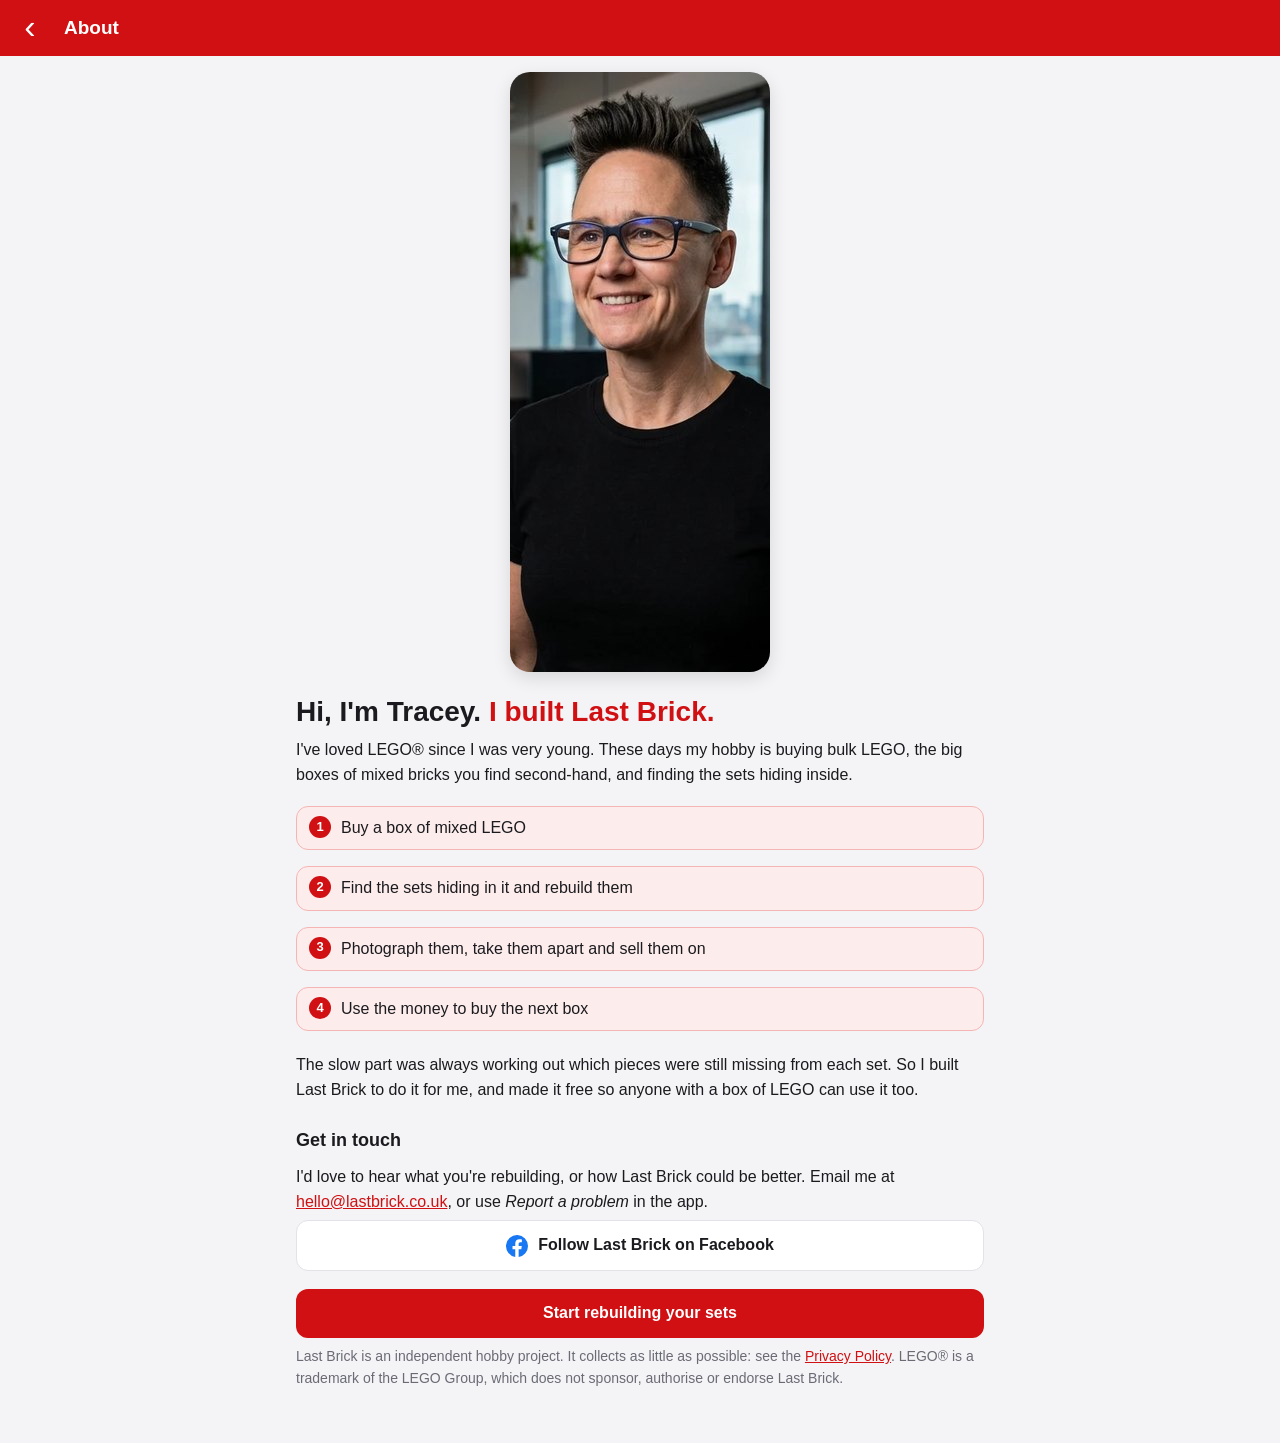
==== commit 03ce3360: "About page: Follow Last Brick on Facebook Co-Authored-By: Claude Opus 5.5 <noreply@anthropic.com> Cl" ====
--- a/about.html
+++ b/about.html
@@ -16,6 +16,8 @@
     .about-loop li { position: relative; background: #fdecec; border: 1.5px solid #f5b5b5; border-radius: 12px; padding: 10px 12px 10px 44px; color: #1b1b1f; line-height: 1.4; }
     .about-loop li span { position: absolute; left: 12px; top: 9px; width: 22px; height: 22px; border-radius: 50%; background: var(--brand); color: #fff; font-weight: 800; font-size: 13px; display: grid; place-items: center; }
     .about-cta { margin: 18px 0 8px; }
+    .social-btn { display: flex; align-items: center; justify-content: center; gap: 10px; background: var(--card); border: 1px solid var(--line); color: var(--text); text-decoration: none; }
+    .social-btn svg { width: 22px; height: 22px; }
   </style>
 </head>
 <body class="doc">
@@ -43,6 +45,8 @@
     <h2>Get in touch</h2>
     <p>I'd love to hear what you're rebuilding, or how Last Brick could be better. Email me at <a href="mailto:hello@lastbrick.co.uk">hello@lastbrick.co.uk</a>, or use <i>Report a problem</i> in the app.</p>
 
+    <p><a class="btn block social-btn" href="https://www.facebook.com/profile.php?id=61596061254298" target="_blank" rel="noopener"><svg viewBox="0 0 24 24" aria-hidden="true"><path fill="#1877f2" d="M24 12a12 12 0 1 0-13.9 11.9v-8.4H7.1V12h3V9.4c0-3 1.8-4.7 4.5-4.7 1.3 0 2.7.2 2.7.2v2.9h-1.5c-1.5 0-2 .9-2 1.9V12h3.4l-.5 3.5h-2.9v8.4A12 12 0 0 0 24 12z"/></svg> Follow Last Brick on Facebook</a></p>
+
     <p class="about-cta"><a class="btn primary block" href="./">Start rebuilding your sets</a></p>
 
     <p class="muted small">Last Brick is an independent hobby project. It collects as little as possible: see the <a href="privacy.html">Privacy Policy</a>. LEGO® is a trademark of the LEGO Group, which does not sponsor, authorise or endorse Last Brick.</p>
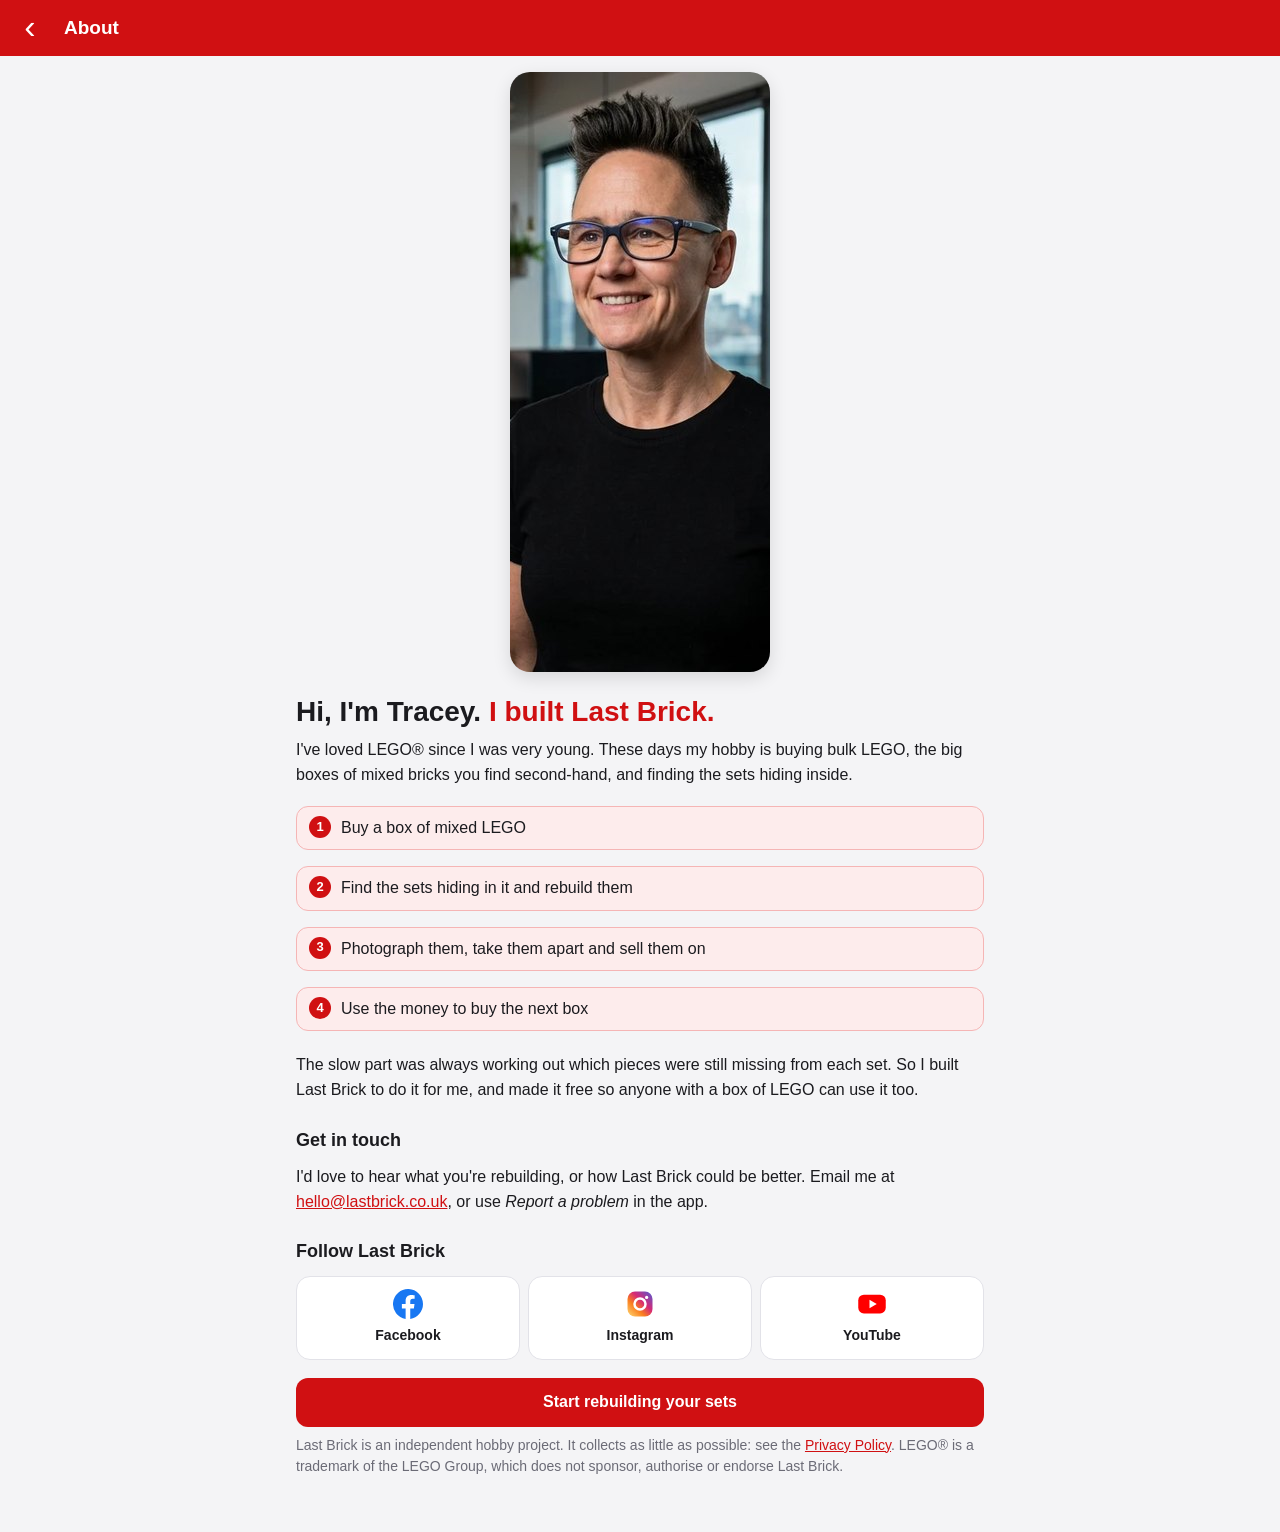
==== commit 4aa995d4: "About page: Follow Last Brick on Facebook, Instagram and YouTube Co-Authored-By: Claude Opus 5.5 <no" ====
--- a/about.html
+++ b/about.html
@@ -16,8 +16,9 @@
     .about-loop li { position: relative; background: #fdecec; border: 1.5px solid #f5b5b5; border-radius: 12px; padding: 10px 12px 10px 44px; color: #1b1b1f; line-height: 1.4; }
     .about-loop li span { position: absolute; left: 12px; top: 9px; width: 22px; height: 22px; border-radius: 50%; background: var(--brand); color: #fff; font-weight: 800; font-size: 13px; display: grid; place-items: center; }
     .about-cta { margin: 18px 0 8px; }
-    .social-btn { display: flex; align-items: center; justify-content: center; gap: 10px; background: var(--card); border: 1px solid var(--line); color: var(--text); text-decoration: none; }
-    .social-btn svg { width: 22px; height: 22px; }
+    .socials { display: grid; grid-template-columns: repeat(3, 1fr); gap: 8px; margin-bottom: 8px; }
+    .social { display: flex; flex-direction: column; align-items: center; gap: 6px; padding: 12px 6px; background: var(--card); border: 1px solid var(--line); border-radius: 14px; color: var(--text); text-decoration: none; font-weight: 600; font-size: 14px; }
+    .social svg { width: 30px; height: 30px; }
   </style>
 </head>
 <body class="doc">
@@ -45,7 +46,12 @@
     <h2>Get in touch</h2>
     <p>I'd love to hear what you're rebuilding, or how Last Brick could be better. Email me at <a href="mailto:hello@lastbrick.co.uk">hello@lastbrick.co.uk</a>, or use <i>Report a problem</i> in the app.</p>
 
-    <p><a class="btn block social-btn" href="https://www.facebook.com/profile.php?id=61596061254298" target="_blank" rel="noopener"><svg viewBox="0 0 24 24" aria-hidden="true"><path fill="#1877f2" d="M24 12a12 12 0 1 0-13.9 11.9v-8.4H7.1V12h3V9.4c0-3 1.8-4.7 4.5-4.7 1.3 0 2.7.2 2.7.2v2.9h-1.5c-1.5 0-2 .9-2 1.9V12h3.4l-.5 3.5h-2.9v8.4A12 12 0 0 0 24 12z"/></svg> Follow Last Brick on Facebook</a></p>
+    <h2>Follow Last Brick</h2>
+    <div class="socials">
+      <a class="social" href="https://www.facebook.com/profile.php?id=61596061254298" target="_blank" rel="noopener"><svg viewBox="0 0 24 24" aria-hidden="true"><path fill="#1877f2" d="M24 12a12 12 0 1 0-13.9 11.9v-8.4H7.1V12h3V9.4c0-3 1.8-4.7 4.5-4.7 1.3 0 2.7.2 2.7.2v2.9h-1.5c-1.5 0-2 .9-2 1.9V12h3.4l-.5 3.5h-2.9v8.4A12 12 0 0 0 24 12z"/></svg><span>Facebook</span></a>
+      <a class="social" href="https://www.instagram.com/lastbrick.co.uk/" target="_blank" rel="noopener"><svg viewBox="0 0 24 24" aria-hidden="true"><defs><linearGradient id="ig" x1="0" y1="1" x2="1" y2="0"><stop offset="0" stop-color="#feda75"/><stop offset=".35" stop-color="#fa7e1e"/><stop offset=".6" stop-color="#d62976"/><stop offset="1" stop-color="#4f5bd5"/></linearGradient></defs><rect x="2" y="2" width="20" height="20" rx="6" fill="url(#ig)"/><circle cx="12" cy="12" r="4.4" fill="none" stroke="#fff" stroke-width="2"/><circle cx="17.3" cy="6.7" r="1.3" fill="#fff"/></svg><span>Instagram</span></a>
+      <a class="social" href="https://www.youtube.com/@lastbrickuk" target="_blank" rel="noopener"><svg viewBox="0 0 24 24" aria-hidden="true"><rect x="1" y="4.5" width="22" height="15" rx="4.5" fill="#ff0000"/><path d="M10 8.6v6.8l5.8-3.4z" fill="#fff"/></svg><span>YouTube</span></a>
+    </div>
 
     <p class="about-cta"><a class="btn primary block" href="./">Start rebuilding your sets</a></p>
 
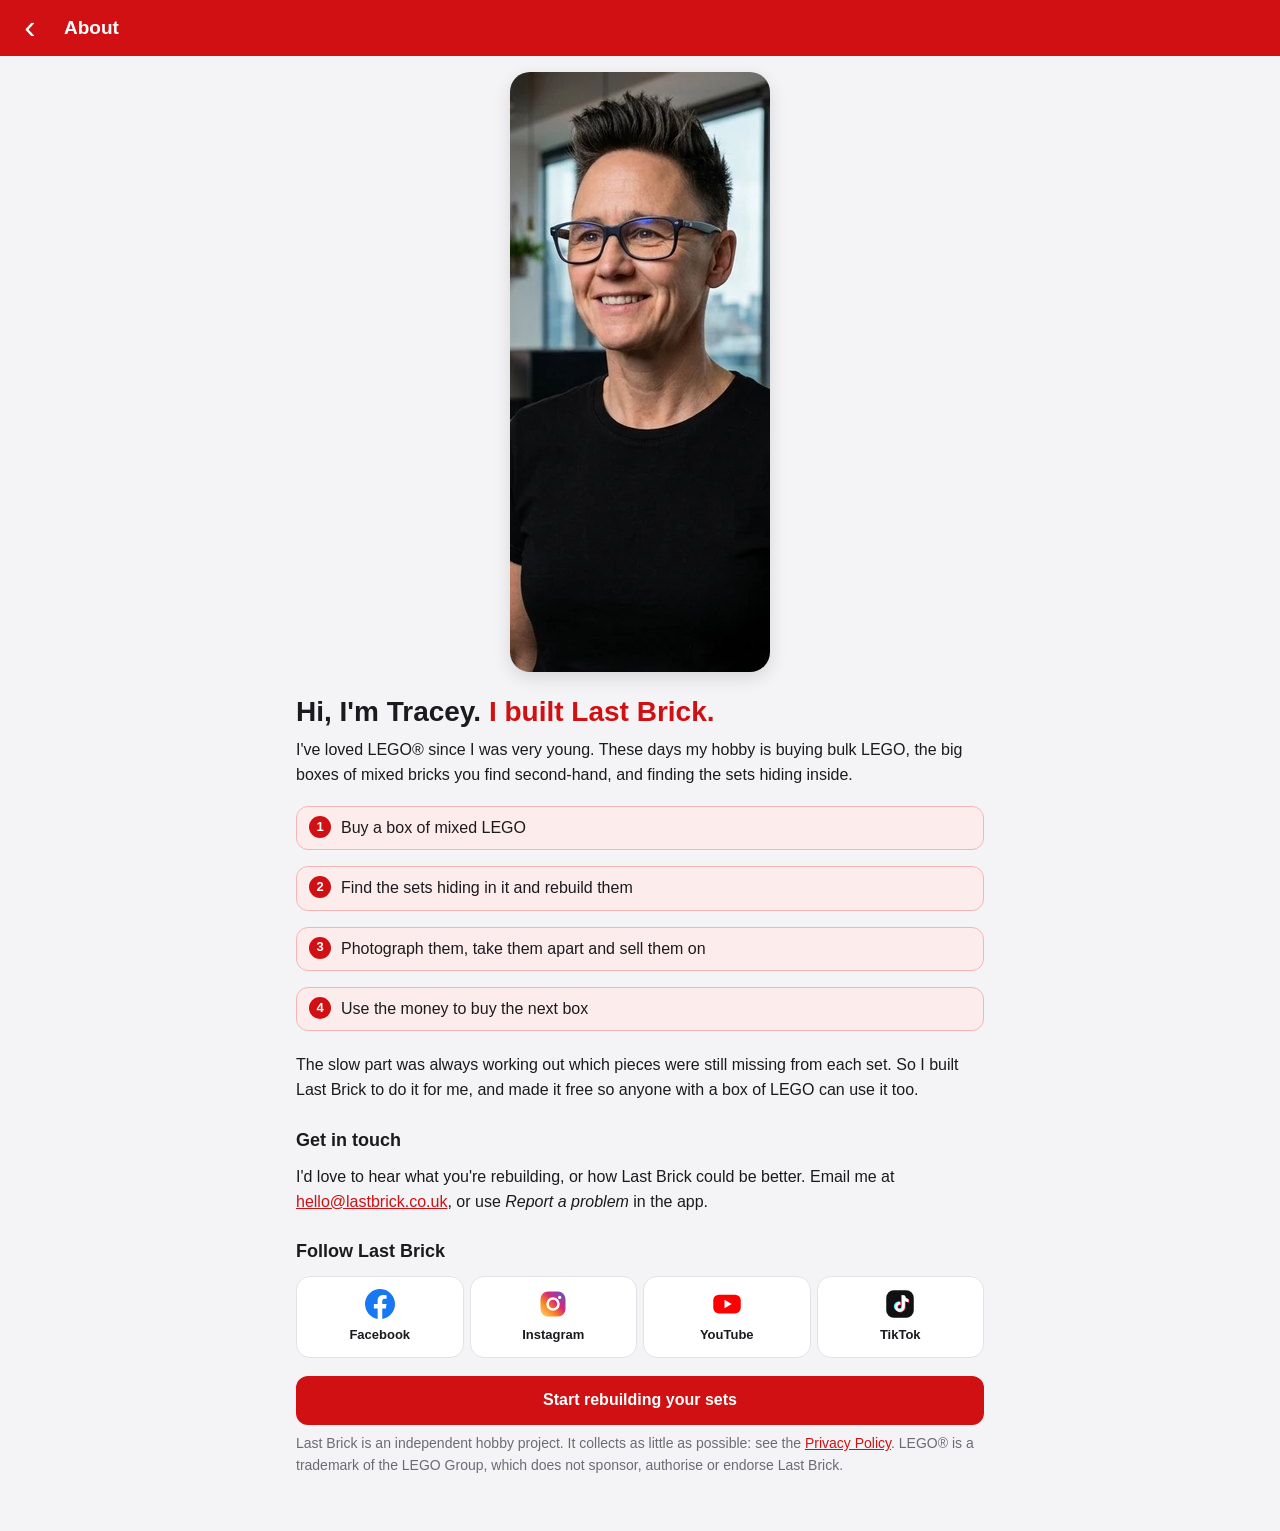
==== commit a6e2b901: "About page: add TikTok Co-Authored-By: Claude Opus 5.5 <noreply@anthropic.com> Claude-Session: https" ====
--- a/about.html
+++ b/about.html
@@ -16,8 +16,8 @@
     .about-loop li { position: relative; background: #fdecec; border: 1.5px solid #f5b5b5; border-radius: 12px; padding: 10px 12px 10px 44px; color: #1b1b1f; line-height: 1.4; }
     .about-loop li span { position: absolute; left: 12px; top: 9px; width: 22px; height: 22px; border-radius: 50%; background: var(--brand); color: #fff; font-weight: 800; font-size: 13px; display: grid; place-items: center; }
     .about-cta { margin: 18px 0 8px; }
-    .socials { display: grid; grid-template-columns: repeat(3, 1fr); gap: 8px; margin-bottom: 8px; }
-    .social { display: flex; flex-direction: column; align-items: center; gap: 6px; padding: 12px 6px; background: var(--card); border: 1px solid var(--line); border-radius: 14px; color: var(--text); text-decoration: none; font-weight: 600; font-size: 14px; }
+    .socials { display: grid; grid-template-columns: repeat(4, 1fr); gap: 6px; margin-bottom: 8px; }
+    .social { display: flex; flex-direction: column; align-items: center; gap: 6px; padding: 12px 2px; min-width: 0; background: var(--card); border: 1px solid var(--line); border-radius: 14px; color: var(--text); text-decoration: none; font-weight: 600; font-size: 13px; }
     .social svg { width: 30px; height: 30px; }
   </style>
 </head>
@@ -51,6 +51,7 @@
       <a class="social" href="https://www.facebook.com/profile.php?id=61596061254298" target="_blank" rel="noopener"><svg viewBox="0 0 24 24" aria-hidden="true"><path fill="#1877f2" d="M24 12a12 12 0 1 0-13.9 11.9v-8.4H7.1V12h3V9.4c0-3 1.8-4.7 4.5-4.7 1.3 0 2.7.2 2.7.2v2.9h-1.5c-1.5 0-2 .9-2 1.9V12h3.4l-.5 3.5h-2.9v8.4A12 12 0 0 0 24 12z"/></svg><span>Facebook</span></a>
       <a class="social" href="https://www.instagram.com/lastbrick.co.uk/" target="_blank" rel="noopener"><svg viewBox="0 0 24 24" aria-hidden="true"><defs><linearGradient id="ig" x1="0" y1="1" x2="1" y2="0"><stop offset="0" stop-color="#feda75"/><stop offset=".35" stop-color="#fa7e1e"/><stop offset=".6" stop-color="#d62976"/><stop offset="1" stop-color="#4f5bd5"/></linearGradient></defs><rect x="2" y="2" width="20" height="20" rx="6" fill="url(#ig)"/><circle cx="12" cy="12" r="4.4" fill="none" stroke="#fff" stroke-width="2"/><circle cx="17.3" cy="6.7" r="1.3" fill="#fff"/></svg><span>Instagram</span></a>
       <a class="social" href="https://www.youtube.com/@lastbrickuk" target="_blank" rel="noopener"><svg viewBox="0 0 24 24" aria-hidden="true"><rect x="1" y="4.5" width="22" height="15" rx="4.5" fill="#ff0000"/><path d="M10 8.6v6.8l5.8-3.4z" fill="#fff"/></svg><span>YouTube</span></a>
+      <a class="social" href="https://www.tiktok.com/@lastbrick.co.uk" target="_blank" rel="noopener"><svg viewBox="0 0 24 24" aria-hidden="true"><rect x="1" y="1" width="22" height="22" rx="6" fill="#111"/><path d="M13.6 5.2h2.3c.2 1.6 1.3 2.8 2.9 3v2.3c-1.1 0-2.1-.3-2.9-.9v4.6a4.1 4.1 0 1 1-4.1-4.1h.4v2.3a1.8 1.8 0 1 0 1.4 1.8z" fill="#25f4ee" transform="translate(-.6 -.4)"/><path d="M13.6 5.2h2.3c.2 1.6 1.3 2.8 2.9 3v2.3c-1.1 0-2.1-.3-2.9-.9v4.6a4.1 4.1 0 1 1-4.1-4.1h.4v2.3a1.8 1.8 0 1 0 1.4 1.8z" fill="#fe2c55" transform="translate(.6 .4)"/><path d="M13.6 5.2h2.3c.2 1.6 1.3 2.8 2.9 3v2.3c-1.1 0-2.1-.3-2.9-.9v4.6a4.1 4.1 0 1 1-4.1-4.1h.4v2.3a1.8 1.8 0 1 0 1.4 1.8z" fill="#fff"/></svg><span>TikTok</span></a>
     </div>
 
     <p class="about-cta"><a class="btn primary block" href="./">Start rebuilding your sets</a></p>
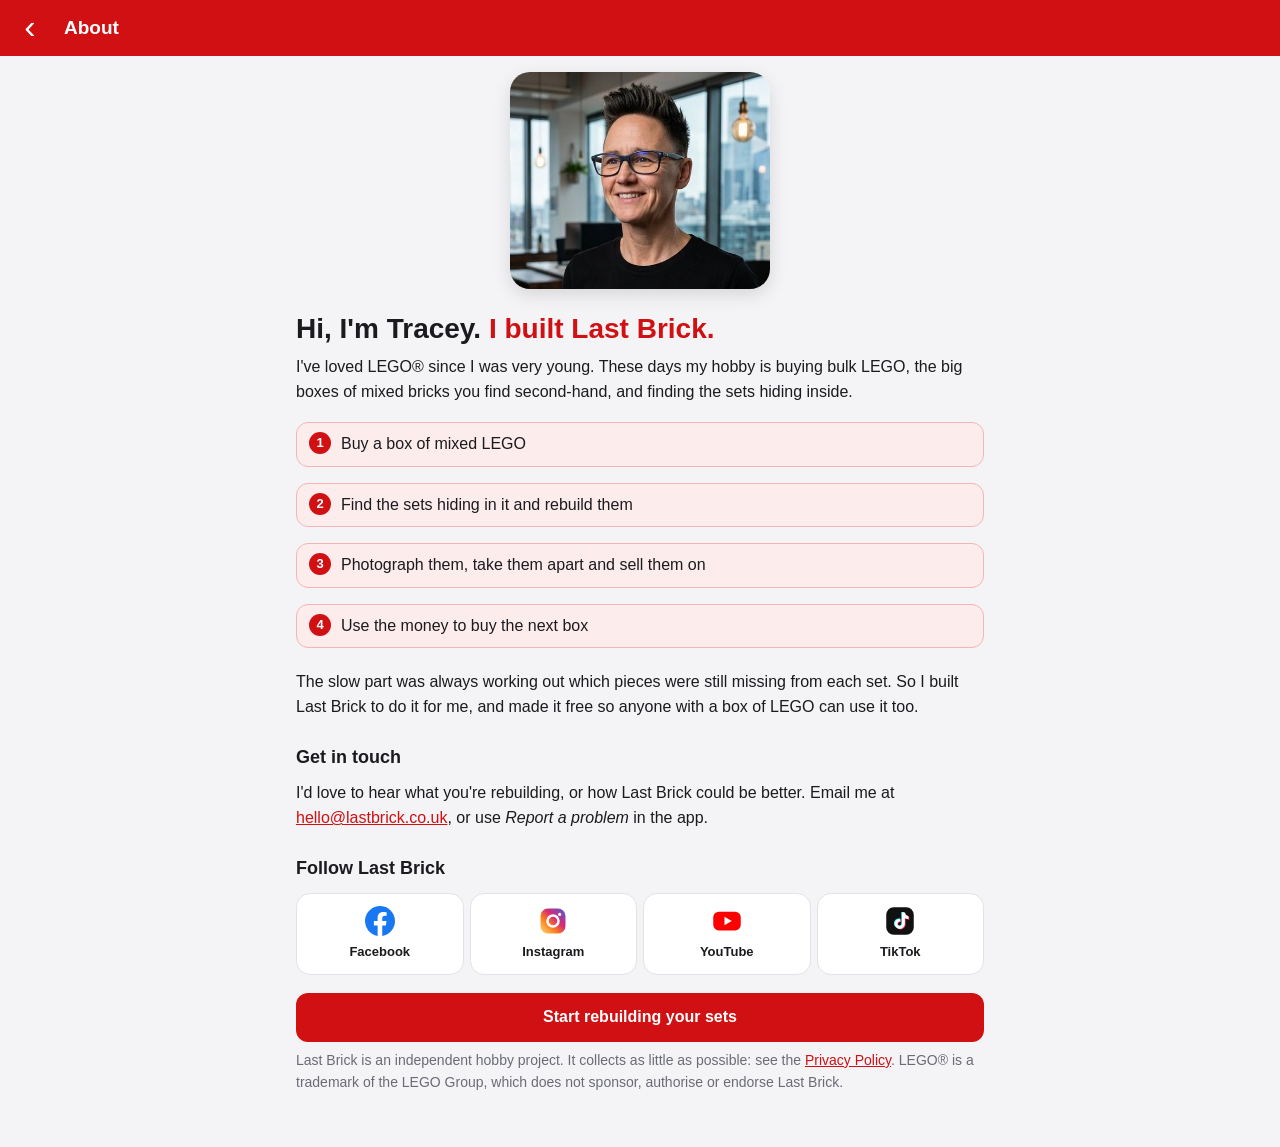
==== commit 4f0d6f03: "About page: shorter photo (bottom third trimmed) Co-Authored-By: Claude Opus 5.5 <noreply@anthropic." ====
--- a/about.html
+++ b/about.html
@@ -9,7 +9,7 @@
   <link rel="icon" href="icons/icon.svg" type="image/svg+xml">
   <link rel="stylesheet" href="styles.css">
   <style>
-    .about-photo { display: block; width: 100%; max-width: 260px; aspect-ratio: 4 / 5; object-fit: cover; border-radius: 20px; margin: 4px auto 18px; box-shadow: 0 6px 18px rgba(0,0,0,.12); }
+    .about-photo { display: block; width: 100%; max-width: 260px; height: auto; aspect-ratio: 6 / 5; object-fit: cover; object-position: top; border-radius: 20px; margin: 4px auto 18px; box-shadow: 0 6px 18px rgba(0,0,0,.12); }
     .about-hi { font-size: 28px; line-height: 1.15; margin: 0 0 10px; }
     .about-hi .accent { color: var(--brand); }
     .about-loop { list-style: none; padding: 0; margin: 14px 0 18px; display: grid; gap: 8px; }
@@ -28,7 +28,7 @@
   </header>
 
   <main class="doc-body">
-    <img class="about-photo" src="tracey.jpg" alt="Tracey, who built Last Brick" width="480" height="600">
+    <img class="about-photo" src="tracey.jpg" alt="Tracey, who built Last Brick" width="480" height="400">
 
     <h2 class="about-hi">Hi, I'm Tracey. <span class="accent">I built Last Brick.</span></h2>
 
--- a/styles.css
+++ b/styles.css
@@ -1079,3 +1079,13 @@
 .next-tip ol { margin: 0 0 12px; padding-left: 20px; line-height: 1.45; font-size: 15px; }
 .next-tip li { margin-bottom: 6px; }
 .next-tip .sheet-x { position: static; float: right; }
+
+/* iPhone home-screen app: the tab bar can sit a little above the bottom of the
+   screen, leaving a grey band under it on short pages. Its white background now
+   carries on below it, so the bottom of the screen is always covered. */
+.tabs::after { content: ''; position: absolute; left: 0; right: 0; top: 100%; height: 160px; background: var(--card); }
+/* iPhone home-screen app: on pages shorter than the screen, the tab bar rode up
+   with the end of the content. Every page is now at least the full screen tall,
+   so the bar always sits at the very bottom (as it does on long pages). */
+html { min-height: 100%; min-height: 100lvh; }
+body { box-sizing: border-box; min-height: 100vh; min-height: 100lvh; }
